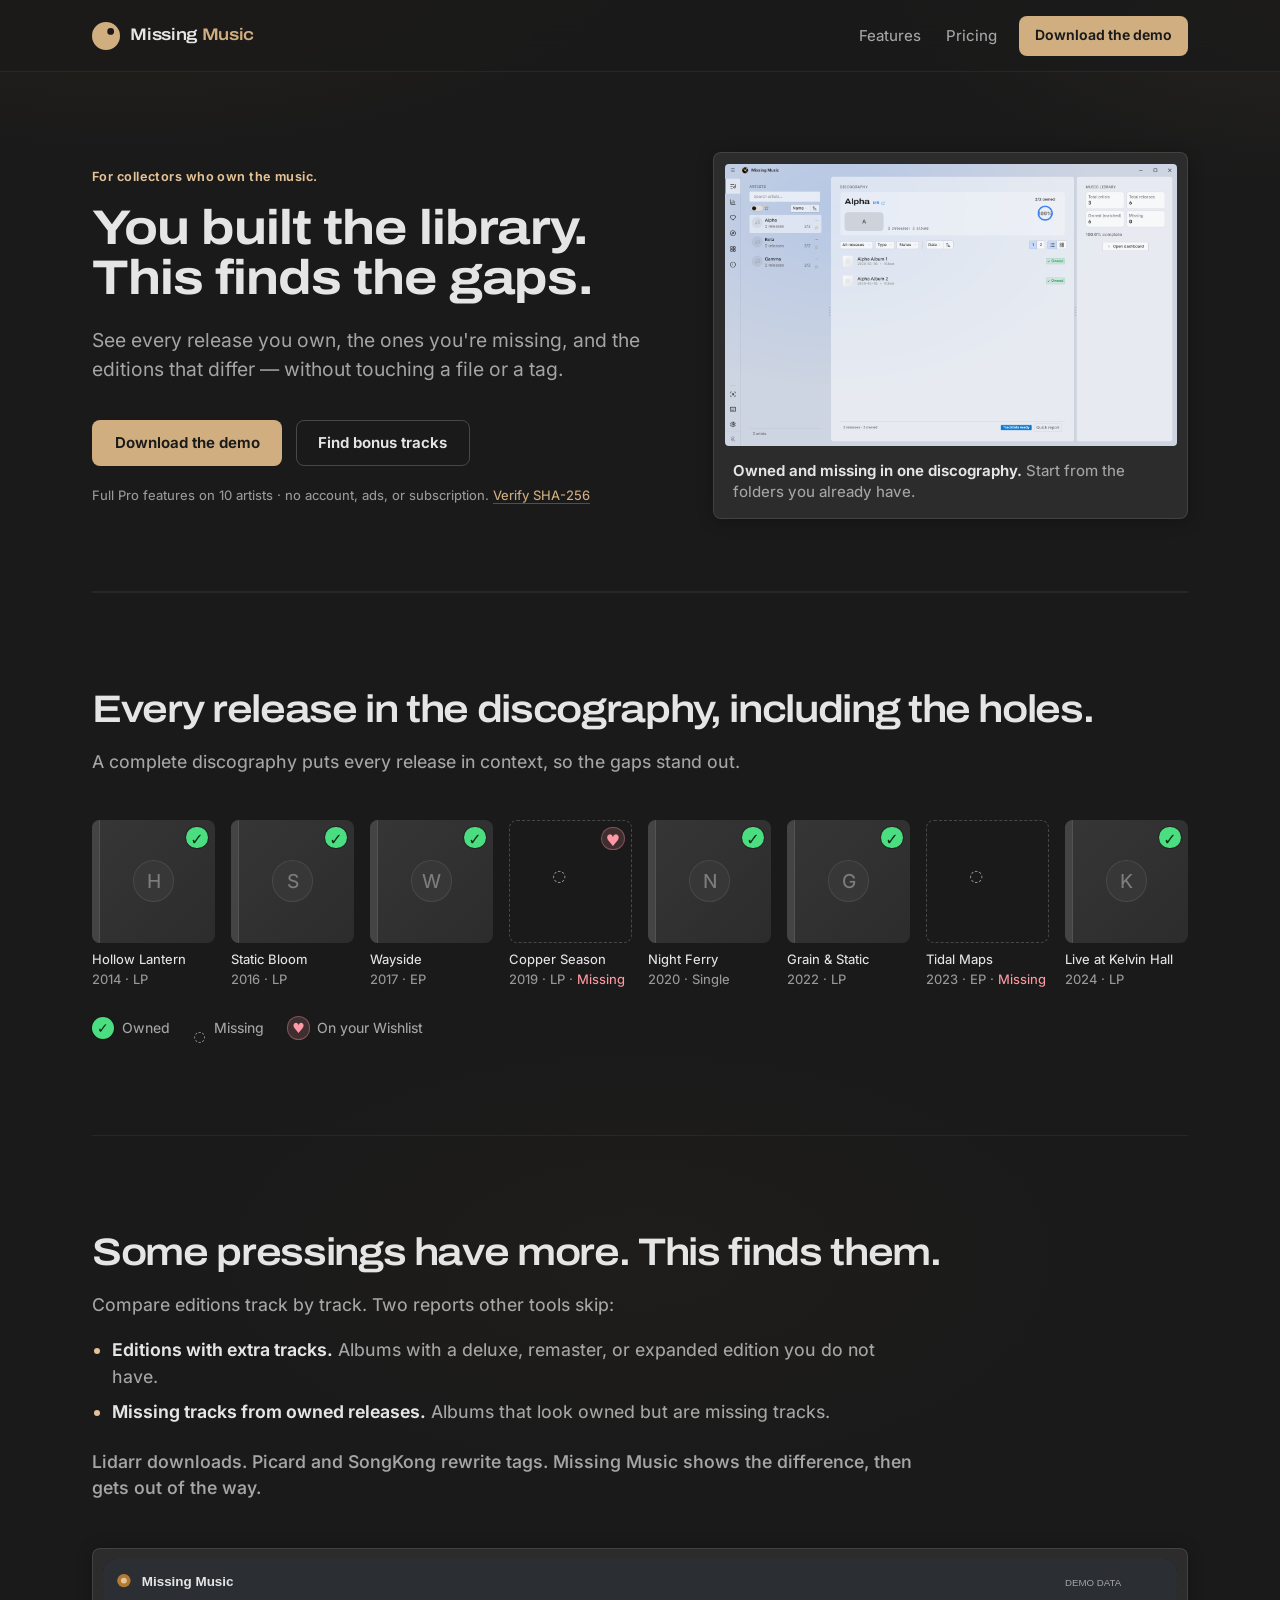
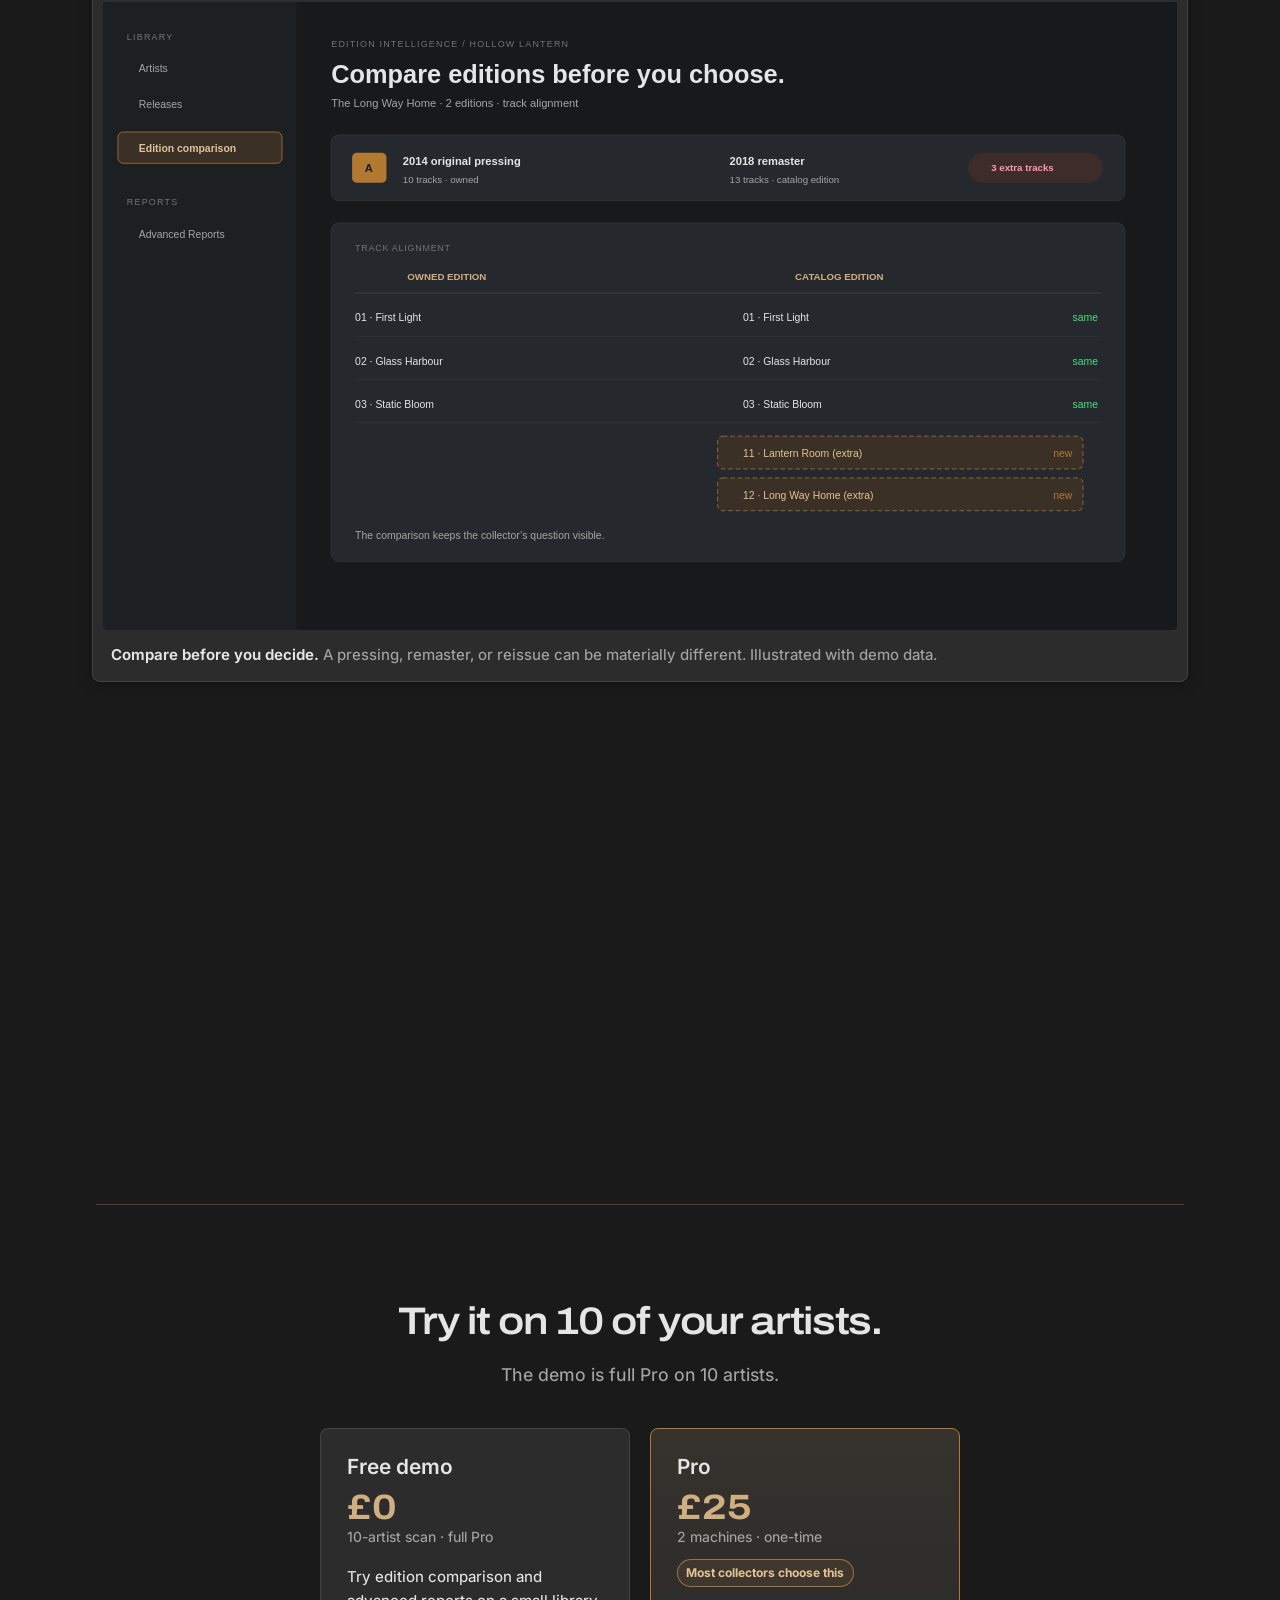
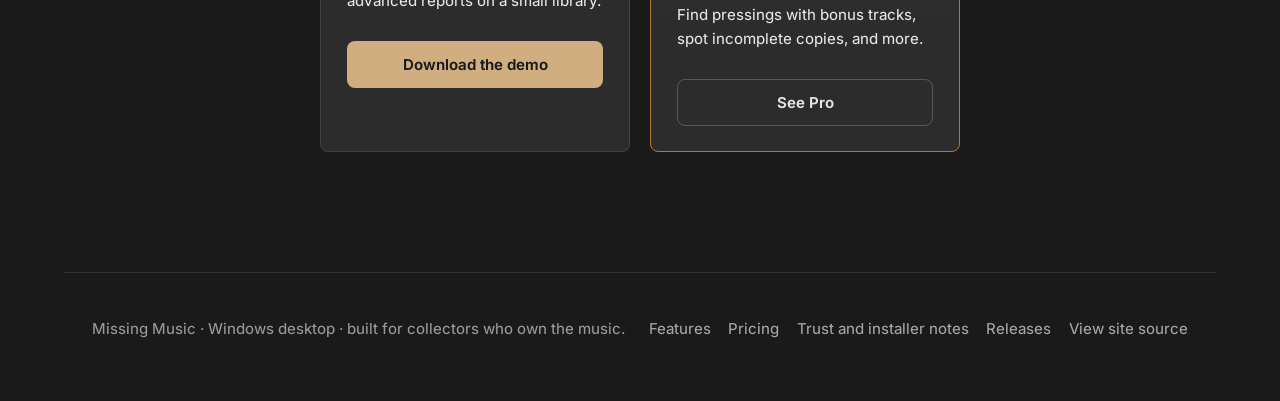
==== index.html @ d00f77fb "site: sync coming-soon landing from app repo public-site/" ====
<!doctype html>
<html lang="en">
<head>
  <meta charset="utf-8" />
  <meta name="viewport" content="width=device-width, initial-scale=1" />
  <meta name="description" content="See every release you own, the ones you're missing, and the editions that differ — without touching a file or a tag. Full Pro features on 10 artists." />
  <meta name="theme-color" content="#1a1a1a" />
  <meta property="og:type" content="website" />
  <meta property="og:title" content="Missing Music: Find what's missing from your music library" />
  <meta property="og:description" content="See every release you own, the ones you're missing, and the editions that differ — without touching a file or a tag. Full Pro features on 10 artists." />
  <meta property="og:url" content="https://lydenyardley.github.io/missingmusic/" />
  <meta property="og:image" content="https://lydenyardley.github.io/missingmusic/web-app-manifest-512x512.png" />
  <link rel="canonical" href="https://lydenyardley.github.io/missingmusic/" />
  <link rel="icon" href="favicon.svg" type="image/svg+xml" />
  <link rel="icon" href="favicon-96x96.png" type="image/png" sizes="96x96" />
  <link rel="apple-touch-icon" href="apple-touch-icon.png" />
  <link rel="manifest" href="site.webmanifest" />
  <link rel="preload" href="fonts/archivo-latin-wdth-normal.woff2" as="font" type="font/woff2" crossorigin />
  <link rel="preload" href="fonts/inter-latin-wght-normal.woff2" as="font" type="font/woff2" crossorigin />
  <link rel="stylesheet" href="styles.css" />
  <script>document.documentElement.classList.add('js');</script>
  <script src="site.js" defer></script>
  <title>Missing Music: Find what's missing from your music library</title>
</head>
<body data-page="home">
  <a class="skip" href="#main">Skip to content</a>

  <header class="site-header">
    <div class="site-header__inner">
      <a class="brand" href="./" aria-label="Missing Music home">
        <svg class="brand-mark" viewBox="0 0 354 354" fill="none" aria-hidden="true" width="28" height="28">
          <path fill="var(--color-brand, #b27a30)" d="M177 0a177 177 0 1 1 0 354 177 177 0 0 1 0-354m59 76a43 43 0 1 0 0 86 43 43 0 0 0 0-86"/>
        </svg>
        <span class="brand-word">Missing&nbsp;<span class="brand-wordmark__music">Music</span></span>
      </a>
      <nav aria-label="Primary">
        <a class="nav-link" href="features.html">Features</a>
        <a class="nav-link" href="pricing.html">Pricing</a>
        <a class="nav-cta" href="https://github.com/lydenyardley/missingmusic/releases/latest" data-release-cta><span data-release-cta-label>Download the demo</span></a>
      </nav>
    </div>
  </header>

  <main id="main" class="page-main">
    <section class="hero page-hero" data-section="hero" aria-labelledby="home-title">
      <div class="hero-copy">
        <p class="eyebrow reveal" style="--d:.05s">For collectors who own the music.</p>
        <h1 id="home-title" class="reveal" style="--d:.15s">You built the library. This finds the gaps.</h1>
        <p class="lede reveal" style="--d:.25s">See every release you own, the ones you're missing, and the editions that differ — without touching a file or a tag.</p>
        <div class="hero-cta-row reveal" style="--d:.3s">
          <a class="btn btn-primary" href="https://github.com/lydenyardley/missingmusic/releases/latest" data-release-cta>
            <span data-release-cta-label>Download the demo</span>
          </a>
          <a class="btn btn-ghost" href="features.html#edition-intelligence">Find bonus tracks</a>
        </div>
        <p class="hero-cta-note reveal" style="--d:.35s">Full Pro features on 10 artists · no account, ads, or subscription. <a href="features.html#trust">Verify SHA-256</a></p>
        <p class="fine release-note reveal" style="--d:.5s" data-release-note></p>
      </div>
      <figure class="hero-proof proof-frame reveal" style="--d:.2s">
        <img src="media/hero-library.png" width="1440" height="900" fetchpriority="high" decoding="async" alt="Missing Music Library view showing an artist discography with owned and missing releases marked in synthetic demo data." />
        <figcaption><strong>Owned and missing in one discography.</strong> Start from the folders you already have.</figcaption>
      </figure>
    </section>

    <section class="section gapwall" data-section="gap" aria-labelledby="gapwall-title">
      <h2 id="gapwall-title" class="observe">Every release in the discography, including the holes.</h2>
      <p class="section-lede observe">A complete discography puts every release in context, so the gaps stand out.</p>
      <ul class="wall observe" aria-label="Illustrative matched discography" tabindex="0">
        <li class="tile observe" style="--d:.0s">
          <div class="cover cover-1"><span class="cover-initial" aria-hidden="true">H</span><span class="pill pill-owned" aria-hidden="true">✓</span></div>
          <p class="tile-meta">Hollow Lantern <span>2014 · LP</span></p><span class="sr-only">Owned</span>
        </li>
        <li class="tile observe" style="--d:.05s">
          <div class="cover cover-2"><span class="cover-initial" aria-hidden="true">S</span><span class="pill pill-owned" aria-hidden="true">✓</span></div>
          <p class="tile-meta">Static Bloom <span>2016 · LP</span></p><span class="sr-only">Owned</span>
        </li>
        <li class="tile observe" style="--d:.1s">
          <div class="cover cover-3"><span class="cover-initial" aria-hidden="true">W</span><span class="pill pill-owned" aria-hidden="true">✓</span></div>
          <p class="tile-meta">Wayside <span>2017 · EP</span></p><span class="sr-only">Owned</span>
        </li>
        <li class="tile tile-gap observe" style="--d:.15s">
          <div class="cover cover-gap"><span class="gap-disc" aria-hidden="true">◌</span><span class="pill pill-wish" aria-hidden="true">♥</span></div>
          <p class="tile-meta">Copper Season <span>2019 · LP · <em class="tag-missing">Missing</em></span></p><span class="sr-only">Missing, on your Wishlist</span>
        </li>
        <li class="tile observe" style="--d:.2s">
          <div class="cover cover-4"><span class="cover-initial" aria-hidden="true">N</span><span class="pill pill-owned" aria-hidden="true">✓</span></div>
          <p class="tile-meta">Night Ferry <span>2020 · Single</span></p><span class="sr-only">Owned</span>
        </li>
        <li class="tile observe" style="--d:.25s">
          <div class="cover cover-5"><span class="cover-initial" aria-hidden="true">G</span><span class="pill pill-owned" aria-hidden="true">✓</span></div>
          <p class="tile-meta">Grain &amp; Static <span>2022 · LP</span></p><span class="sr-only">Owned</span>
        </li>
        <li class="tile tile-gap observe" style="--d:.3s">
          <div class="cover cover-gap"><span class="gap-disc" aria-hidden="true">◌</span></div>
          <p class="tile-meta">Tidal Maps <span>2023 · EP · <em class="tag-missing">Missing</em></span></p><span class="sr-only">Missing</span>
        </li>
        <li class="tile observe" style="--d:.35s">
          <div class="cover cover-6"><span class="cover-initial" aria-hidden="true">K</span><span class="pill pill-owned" aria-hidden="true">✓</span></div>
          <p class="tile-meta">Live at Kelvin Hall <span>2024 · LP</span></p><span class="sr-only">Owned</span>
        </li>
      </ul>
      <ul class="legend observe" aria-label="Legend">
        <li><span class="pill pill-owned" aria-hidden="true">✓</span> Owned</li>
        <li><span class="gap-disc" aria-hidden="true">◌</span> Missing</li>
        <li><span class="pill pill-wish" aria-hidden="true">♥</span> On your Wishlist</li>
      </ul>
    </section>

    <section class="section report-feature" data-section="edition-intelligence" aria-labelledby="edition-title">
      <div class="report-feature__intro">
        <h2 id="edition-title" class="observe">Some pressings have more. This finds them.</h2>
        <p class="observe">Compare editions track by track. Two reports other tools skip:</p>
        <ul class="report-list">
          <li><strong>Editions with extra tracks.</strong> Albums with a deluxe, remaster, or expanded edition you do not have.</li>
          <li><strong>Missing tracks from owned releases.</strong> Albums that look owned but are missing tracks.</li>
        </ul>
        <p class="hero-wedge observe">Lidarr downloads. Picard and SongKong rewrite tags. Missing Music shows the difference, then gets out of the way.</p>
      </div>
      <div class="report-gallery">
        <figure class="proof-frame report-gallery__hero observe">
          <img src="media/edition-comparison.svg" width="1440" height="900" decoding="async" alt="Illustrated edition comparison: an owned 2014 pressing aligned track by track with a 2018 remaster that adds three extra tracks. Demo data." />
          <figcaption><strong>Compare before you decide.</strong> A pressing, remaster, or reissue can be materially different. Illustrated with demo data.</figcaption>
        </figure>
        <div class="report-gallery__support">
          <figure class="proof-frame observe">
            <img src="media/report-extended-editions.svg" width="1440" height="900" decoding="async" alt="Illustrated report listing owned albums that have catalog editions with extra tracks. Demo data." />
            <figcaption><strong>Editions with extra tracks.</strong> Identify the releases worth investigating. Illustrated with demo data.</figcaption>
          </figure>
          <figure class="proof-frame observe">
            <img src="media/report-missing-tracks.svg" width="1440" height="900" decoding="async" alt="Illustrated report listing owned releases whose local track count is lower than the catalog. Demo data." />
            <figcaption><strong>Missing tracks from owned releases.</strong> Find incomplete copies that look owned. Illustrated with demo data.</figcaption>
          </figure>
        </div>
      </div>
    </section>

    <section class="section pricing" data-section="pricing-preview" aria-labelledby="pricing-preview-title">
      <h2 id="pricing-preview-title" class="observe">Try it on 10 of your artists.</h2>
      <p class="section-lede observe">The demo is full Pro on 10 artists.</p>
      <div class="plan-grid plan-grid--duo observe">
        <article class="plan-card" data-tier="free">
          <h3>Free demo</h3>
          <span class="plan-card__price">£0</span>
          <span class="plan-card__cap">10-artist scan · full Pro</span>
          <p class="plan-card__use">Try edition comparison and advanced reports on a small library.</p>
          <a class="btn btn-primary" href="https://github.com/lydenyardley/missingmusic/releases/latest" data-release-cta><span data-release-cta-label>Download the demo</span></a>
        </article>
        <article class="plan-card plan-card--pro" data-tier="pro">
          <h3>Pro</h3>
          <span class="plan-card__price">£25</span>
          <span class="plan-card__cap">2 machines · one-time</span>
          <span class="plan-card__badge">Most collectors choose this</span>
          <p class="plan-card__use">Find pressings with bonus tracks, spot incomplete copies, and more.</p>
          <a class="btn btn-ghost" href="pricing.html#pro">See Pro</a>
        </article>
      </div>
    </section>
  </main>

  <footer class="site-footer page-footer">
    <p>Missing Music · Windows desktop · built for collectors who own the music.</p>
    <nav aria-label="Footer">
      <a href="features.html">Features</a>
      <a href="pricing.html">Pricing</a>
      <a href="features.html#trust">Trust and installer notes</a>
      <a href="https://github.com/lydenyardley/missingmusic/releases">Releases</a>
      <a href="https://github.com/lydenyardley/missingmusic">View site source</a>
    </nav>
  </footer>
</body>
</html>
---- styles.css ----
/* ─────────────────────────────────────────────────────────────────────────
   Missing Music — public launch site
   The public surface keeps the app's Fluent dark palette, Archivo / Inter
   pairing, ownership semantics, and 4/8px radii. Its type and container scale
   intentionally expand for marketing readability rather than matching the
   desktop app's compact density one-for-one.
   ───────────────────────────────────────────────────────────────────────── */
/* impeccable-disable overused-font -- Inter Variable is the app's documented
   body face (DESIGN.md typography.body); the display face is Archivo. */

@font-face {
  font-family: 'Inter Variable';
  src: url('fonts/inter-latin-wght-normal.woff2') format('woff2');
  font-weight: 100 900;
  font-style: normal;
  font-display: swap;
  unicode-range: U+0000-00FF, U+0131, U+0152-0153, U+02BB-02BC, U+02C6, U+02DA,
    U+02DC, U+0304, U+0308, U+0329, U+2000-206F, U+20AC, U+2122, U+2191, U+2193,
    U+2212, U+2215, U+FEFF, U+FFFD;
}
@font-face {
  font-family: 'Inter Variable';
  src: url('fonts/inter-latin-ext-wght-normal.woff2') format('woff2');
  font-weight: 100 900;
  font-style: normal;
  font-display: swap;
  unicode-range: U+0100-02BA, U+02BD-02C5, U+02C7-02CC, U+02CE-02D7, U+02DD-02FF,
    U+0304, U+0308, U+0329, U+1D00-1DBF, U+1E00-1E9F, U+1EF2-1EFF, U+2020,
    U+20A0-20AB, U+20AD-20C0, U+2113, U+2C60-2C7F, U+A720-A7FF;
}
@font-face {
  font-family: 'Archivo Variable';
  font-style: normal;
  font-display: swap;
  font-weight: 100 900;
  font-stretch: 62% 125%;
  src: url('fonts/archivo-latin-wdth-normal.woff2') format('woff2-variations');
  unicode-range: U+0000-00FF, U+0131, U+0152-0153, U+02BB-02BC, U+02C6, U+02DA,
    U+02DC, U+0304, U+0308, U+0329, U+2000-206F, U+20AC, U+2122, U+2191, U+2193,
    U+2212, U+2215, U+FEFF, U+FFFD;
}
@font-face {
  font-family: 'Archivo Variable';
  font-style: normal;
  font-display: swap;
  font-weight: 100 900;
  font-stretch: 62% 125%;
  src: url('fonts/archivo-latin-ext-wdth-normal.woff2') format('woff2-variations');
  unicode-range: U+0100-02BA, U+02BD-02C5, U+02C7-02CC, U+02CE-02D7, U+02DD-02FF,
    U+0304, U+0308, U+0329, U+1D00-1DBF, U+1E00-1E9F, U+1EF2-1EFF, U+2020,
    U+20A0-20AB, U+20AD-20C0, U+2113, U+2C60-2C7F, U+A720-A7FF;
}

:root {
  color-scheme: dark;

  --bg: #1a1a1a;
  --surface: #2c2c2c;
  --surface-1: var(--surface);
  --surface-2: #363636;
  --recessed: rgba(255, 255, 255, 0.05);

  --text: #e5e5e5;
  --muted: #a5a5a5;
  --faint: #999999;

  --bronze: #b27a30;
  --tan: #e3c297;
  --accent: #d0ae80;
  /* Dark-only landing: primary ink + lightened identity bronze. */
  --color-text-primary: var(--text, #e5e5e5);
  --color-brand: #d0ae80;
  --accent-hover: color-mix(in srgb, var(--accent), var(--text) 15%);
  --accent-ink: #1a1a1a;

  --owned: #4ade80;
  --rose: #ff99a4;

  --border: rgba(255, 255, 255, 0.1);
  --border-strong: rgba(255, 255, 255, 0.2);
  --hairline: rgba(255, 255, 255, 0.06);
  --radius: 8px;
  --radius-sm: 4px;
  --radius-pill: 9999px;

  --ease: cubic-bezier(0.33, 0, 0.67, 1);

  --font-sans: 'Inter Variable', 'Segoe UI Variable', 'Segoe UI', system-ui, sans-serif;
  --font-mono: 'Cascadia Code', 'Cascadia Mono', Consolas, monospace;
  --font-display: 'Archivo Variable', 'Inter Variable', system-ui, sans-serif;
  --font-display-stretch: 115%;
  --brand-wordmark-weight: 600;
  --brand-wordmark-leading: 1;
  --brand-wordmark-tracking: -0.02em;

  --maxw: 72rem;
  --anchor-offset: 5rem;
}

* { box-sizing: border-box; }

html {
  font-size: 16px;
  overflow-x: clip;
  scroll-behavior: smooth;
}

body {
  margin: 0;
  min-height: 100vh;
  overflow-x: clip;
  font-family: var(--font-sans);
  font-weight: 450;
  font-size: 1rem;
  line-height: 1.6;
  font-feature-settings: 'cv02', 'cv03', 'cv04', 'cv11';
  color: var(--text);
  background:
    radial-gradient(1200px 600px at 10% -4%, color-mix(in srgb, var(--bronze) 12%, transparent), transparent 50%),
    radial-gradient(1000px 580px at 102% -2%, color-mix(in srgb, var(--accent) 8%, transparent), transparent 45%),
    radial-gradient(800px 400px at 50% 35%, color-mix(in srgb, var(--bronze) 3%, transparent), transparent 60%),
    var(--bg);
}

::selection { background: color-mix(in srgb, var(--accent) 28%, transparent); color: var(--text); }

:focus-visible {
  outline: 2px solid var(--accent);
  outline-offset: 3px;
  border-radius: var(--radius-sm);
}

.sr-only {
  position: absolute;
  width: 1px;
  height: 1px;
  padding: 0;
  margin: -1px;
  overflow: hidden;
  clip: rect(0 0 0 0);
  white-space: nowrap;
  border: 0;
}

.skip {
  position: absolute;
  left: -999px;
  top: 0;
  z-index: 30;
  background: var(--accent);
  color: var(--accent-ink);
  font-weight: 600;
  padding: 0.7rem 1rem;
  border-radius: 0 0 var(--radius) 0;
}
.skip:focus { left: 0; }

main :where(p, li, td) a {
  color: var(--accent);
  text-decoration: none;
  border-bottom: 1px solid color-mix(in srgb, var(--accent) 35%, transparent);
}
main :where(p, li, td) a:hover { border-bottom-color: var(--accent); }

/* ── Header ─────────────────────────────────────────────────────────────── */

.site-header {
  position: sticky;
  top: 0;
  z-index: 20;
  width: 100%;
  background: rgba(26, 26, 26, 0.78);
  backdrop-filter: blur(20px) saturate(180%);
  -webkit-backdrop-filter: blur(20px) saturate(180%);
  border-bottom: 1px solid var(--hairline);
}
.site-header__inner {
  display: flex;
  align-items: center;
  justify-content: space-between;
  gap: 1rem;
  max-width: var(--maxw);
  margin: 0 auto;
  padding: 0.85rem 1.75rem;
}

.brand {
  display: inline-flex;
  align-items: center;
  gap: 0.65rem;
  color: var(--color-text-primary, var(--text, #e5e5e5));
  text-decoration: none;
  flex: none;
}
.brand-mark { width: 28px; height: 28px; flex: none; display: block; }
.brand-word {
  font-family: var(--font-display);
  font-stretch: var(--font-display-stretch);
  font-weight: var(--brand-wordmark-weight);
  line-height: var(--brand-wordmark-leading);
  letter-spacing: var(--brand-wordmark-tracking);
  font-size: 1.05rem;
  color: var(--color-text-primary, var(--text, #e5e5e5));
}
.brand-wordmark__music { font-style: normal; color: var(--color-brand, #b27a30); }

.site-header nav {
  display: flex;
  align-items: center;
  gap: 1.1rem;
}
.nav-link {
  display: inline-flex;
  align-items: center;
  min-height: 2.75rem;
  padding: 0.35rem 0.25rem;
  color: var(--muted);
  text-decoration: none;
  font-size: 0.9375rem;
  transition: color 150ms var(--ease);
}
.nav-link:hover,
.nav-link[aria-current='page'] { color: var(--accent); }
.nav-link[aria-current='page'] { font-weight: 600; }

.nav-cta {
  display: inline-flex;
  align-items: center;
  min-height: 2.5rem;
  padding: 0.5rem 1rem;
  background: var(--accent);
  color: var(--accent-ink);
  font-size: 0.875rem;
  font-weight: 650;
  line-height: 1.2;
  text-decoration: none;
  border-radius: var(--radius);
  transition: background 150ms var(--ease), transform 150ms var(--ease);
}
.nav-cta:hover { background: var(--accent-hover); }
.nav-cta:active { transform: scale(0.97); }

.hero-cta-row {
  display: flex;
  flex-wrap: wrap;
  gap: 0.85rem;
  margin-bottom: 1.2rem;
}
.hero-cta-note {
  margin: 0;
  color: var(--faint);
  font-size: 0.8125rem;
  line-height: 1.45;
}
.hero-cta-note a { color: var(--accent); }

/* ── Shared page rhythm ─────────────────────────────────────────────────── */

main,
.page-main {
  max-width: var(--maxw);
  margin: 0 auto;
  padding: 0 1.75rem;
}

.section { padding: 6rem 0; border-top: 1px solid var(--hairline); }
.section, .hero, .guide-step, .plan-card, .plan-matrix-wrap, .plan-head { scroll-margin-top: var(--anchor-offset); }

.kicker,
.eyebrow {
  margin: 0 0 1rem;
  letter-spacing: 0.035em;
  font-size: 0.79rem;
  font-weight: 650;
}
.eyebrow { color: var(--tan); }
.kicker { color: var(--faint); }

h1,
h2 {
  font-family: var(--font-display);
  font-stretch: var(--font-display-stretch);
  letter-spacing: -0.035em;
}

h1 {
  max-width: 46rem;
  margin: 0 0 1.5rem;
  font-size: clamp(2.6rem, 3.8vw, 3.6rem);
  font-weight: 700;
  letter-spacing: var(--brand-wordmark-tracking);
  line-height: 1.02;
}

h2 {
  margin: 0 0 1.1rem;
  font-size: clamp(2rem, 3vw, 2.75rem);
  font-weight: 600;
  line-height: 1.08;
}

h3 { font-size: 1.2rem; line-height: 1.25; font-weight: 600; }

.section-lede {
  max-width: 45rem;
  margin: 0 0 2.5rem;
  color: var(--muted);
  font-size: 1.1rem;
  line-height: 1.55;
}

.fine { margin: 0; color: var(--muted); font-size: 0.875rem; }

/* ── Hero ───────────────────────────────────────────────────────────────── */

.hero {
  display: grid;
  grid-template-columns: minmax(0, 1.08fr) minmax(0, 0.92fr);
  align-items: center;
  gap: 4rem;
  padding: 5.25rem 0 5.5rem;
}
.hero-wedge {
  grid-column: 1 / -1;
  max-width: 52rem;
  margin: 0;
  color: var(--tan);
  font-size: 1.05rem;
  font-weight: 550;
  line-height: 1.45;
}
.section .hero-wedge {
  grid-column: auto;
  margin-top: 1.5rem;
}
.release-note:empty { display: none; }
.cta-note {
  margin: 0.75rem 0 0;
  color: var(--faint);
  font-size: 0.8125rem;
  line-height: 1.45;
}
.hero-copy { max-width: 40rem; }
.hero .lede,
.page-hero .lede {
  max-width: 38rem;
  margin: 0 0 2.25rem;
  color: var(--muted);
  font-size: 1.2rem;
  line-height: 1.5;
  font-weight: 400;
}
.hero .fine { max-width: 38rem; }

.cta-row {
  display: flex;
  flex-wrap: wrap;
  gap: 0.85rem;
  margin-bottom: 1.2rem;
}

.btn {
  display: inline-flex;
  align-items: center;
  justify-content: center;
  min-height: 2.9rem;
  padding: 0.75rem 1.35rem;
  border: 1px solid transparent;
  border-radius: var(--radius);
  color: var(--text);
  font-size: 0.9375rem;
  font-weight: 650;
  line-height: 1.2;
  text-decoration: none;
  transition: transform 150ms var(--ease), background 150ms var(--ease), border-color 150ms var(--ease), color 150ms var(--ease);
}
.btn:active { transform: scale(0.97); }
.btn-primary { background: var(--accent); color: var(--accent-ink); }
.btn-primary:hover { background: var(--accent-hover); }
.btn-ghost { border-color: var(--border-strong); background: transparent; }
.btn-ghost:hover { background: rgba(255, 255, 255, 0.06); border-color: var(--accent); }

/* Load stagger for hero copy. The content is still available without CSS. */
.reveal {
  animation: rise 550ms var(--ease) both;
  animation-delay: var(--d, 0s);
}
@keyframes rise {
  from { opacity: 0; transform: translateY(14px); }
  to { opacity: 1; transform: none; }
}

html.js.io-ready .observe {
  opacity: 0;
  transform: translateY(18px);
  transition: opacity 500ms var(--ease), transform 500ms var(--ease);
  transition-delay: var(--d, 0s);
}
html.js.io-ready .observe.in { opacity: 1; transform: none; }

/* ── Proof surfaces ─────────────────────────────────────────────────────── */

.proof-frame {
  margin: 0;
  padding: 0.65rem;
  background: var(--surface);
  border: 1px solid var(--border);
  border-radius: var(--radius);
  box-shadow: 0 2px 16px rgba(0, 0, 0, 0.28);
}
.proof-frame img {
  display: block;
  width: 100%;
  height: auto;
  border-radius: var(--radius-sm);
}
.proof-frame figcaption {
  padding: 0.85rem 0.5rem 0.3rem;
  color: var(--muted);
  font-size: 0.9375rem;
  line-height: 1.45;
}
.proof-frame figcaption strong { color: var(--text); font-weight: 650; }
.proof-placeholder {
  display: grid;
  place-items: center;
  align-content: center;
  gap: 0.6rem;
  aspect-ratio: 16 / 10;
  min-height: 12rem;
  padding: 2rem;
  border: 1px dashed var(--border-strong);
  border-radius: var(--radius-sm);
  background: var(--recessed);
  text-align: center;
}
.proof-placeholder__label {
  color: var(--tan);
  font-size: 0.79rem;
  font-weight: 650;
  letter-spacing: 0.04em;
}
.proof-placeholder strong {
  color: var(--text);
  font-family: var(--font-display);
  font-size: 1.25rem;
  font-weight: 650;
}
.proof-placeholder span:last-child {
  max-width: 32ch;
  color: var(--muted);
  font-size: 0.9375rem;
}
.hero-proof { align-self: center; max-width: 100%; }

/* ── Gap wall ───────────────────────────────────────────────────────────── */

.wall {
  position: relative;
  display: grid;
  grid-template-columns: repeat(8, minmax(0, 1fr));
  gap: 1rem;
  margin: 2.75rem 0 1.75rem;
  padding: 0;
  list-style: none;
}

.tile-meta {
  margin: 0.55rem 0 0;
  color: var(--text);
  font-size: 0.8125rem;
  line-height: 1.35;
}
.tile-meta span {
  display: block;
  margin-top: 0.15rem;
  color: var(--faint);
  font-size: 0.8125rem;
}
.tag-missing { color: var(--rose); font-style: normal; }

.cover {
  position: relative;
  display: grid;
  place-items: center;
  aspect-ratio: 1;
  overflow: hidden;
  border-radius: var(--radius);
  transition: transform 200ms var(--ease);
}
.tile:hover .cover { transform: translateY(-3px); }

.cover-1, .cover-2, .cover-3, .cover-4, .cover-5, .cover-6 {
  background: linear-gradient(135deg, var(--surface-2), var(--surface-1));
}
.cover-1::before, .cover-2::before, .cover-3::before,
.cover-4::before, .cover-5::before, .cover-6::before {
  content: '';
  position: absolute;
  top: 0;
  bottom: 0;
  left: 0;
  width: 6%;
  background: color-mix(in srgb, var(--text) 8%, var(--surface-2));
  border-right: 1px solid color-mix(in srgb, var(--border) 75%, transparent);
}
.cover-1 .cover-initial, .cover-2 .cover-initial, .cover-3 .cover-initial,
.cover-4 .cover-initial, .cover-5 .cover-initial, .cover-6 .cover-initial {
  position: relative;
  z-index: 1;
  display: grid;
  place-items: center;
  width: 34%;
  aspect-ratio: 1;
  border: 1px solid color-mix(in srgb, var(--border) 85%, transparent);
  border-radius: 50%;
  background: color-mix(in srgb, var(--text) 6%, var(--surface-1));
  color: color-mix(in srgb, var(--text) 40%, transparent);
  font-size: 1.2rem;
  font-weight: 450;
}
.cover-gap {
  border: 1.5px dashed var(--border-strong);
  background: transparent;
  transition: transform 200ms var(--ease), border-color 200ms var(--ease);
}
.cover-gap::after { content: none; }
.tile-gap:hover .cover-gap { border-color: rgba(255, 153, 164, 0.5); }
.gap-disc { width: 30%; height: 30%; color: var(--faint); }

.pill {
  display: grid;
  place-items: center;
  width: 1.35rem;
  height: 1.35rem;
  border-radius: var(--radius-pill);
  box-shadow: 0 0 0 1px rgba(0, 0, 0, 0.25);
}
.cover > .pill { position: absolute; top: 0.45rem; right: 0.45rem; }
.pill-owned { background: var(--owned); color: #0a2b16; }
.pill-missing { background: var(--rose); color: #3d0f16; }
.pill-wish {
  background: rgba(255, 153, 164, 0.16);
  color: var(--rose);
  box-shadow: 0 0 0 1px rgba(255, 153, 164, 0.45);
}

.legend {
  display: flex;
  flex-wrap: wrap;
  gap: 1.5rem;
  margin: 0;
  padding: 0;
  color: var(--muted);
  font-size: 0.875rem;
  list-style: none;
}
.legend li { display: inline-flex; align-items: center; gap: 0.5rem; }

/* ── Workflow ───────────────────────────────────────────────────────────── */

.steps {
  display: grid;
  grid-template-columns: repeat(3, minmax(0, 1fr));
  gap: 3rem;
  margin: 2.75rem 0 0;
  padding: 0;
  list-style: none;
}
.step { padding-top: 1.35rem; border-top: 1px solid var(--border); }
.step-num {
  display: block;
  margin-bottom: 0.9rem;
  color: var(--bronze);
  font-family: var(--font-display);
  font-stretch: var(--font-display-stretch);
  font-size: 1.65rem;
  font-variant-numeric: tabular-nums;
  font-weight: 300;
  line-height: 1;
}
.step h3 { margin: 0 0 0.55rem; font-size: 1.2rem; }
.step p { margin: 0; color: var(--muted); font-size: 1rem; }

/* ── Guided sections ────────────────────────────────────────────────────── */

.page-hero { padding: 5rem 0 4.5rem; border-bottom: 1px solid var(--hairline); }
.page-hero h1 { max-width: 48rem; }
.page-hero__actions { display: flex; flex-wrap: wrap; gap: 0.85rem; margin-top: 1.7rem; }
.page-hero--split {
  display: grid;
  grid-template-columns: minmax(0, 0.9fr) minmax(0, 1.1fr);
  align-items: center;
  gap: 4rem;
}
.page-hero--split h1 { max-width: 38rem; }
.page-hero--split .lede { max-width: 34rem; }
.page-hero__proof { min-width: 0; }

.guide-step {
  display: grid;
  grid-template-columns: minmax(0, 1fr) minmax(0, 1fr);
  align-items: center;
  gap: 4rem;
  padding: 6rem 0;
  border-bottom: 1px solid var(--hairline);
}
/* DOM-first = visually-first on every guide-step. The previous
   `.guide-step:nth-of-type(even) .guide-step__copy { order: 2 }` rule
   swapped DOM vs visual on >900px (3 of the 4 guide-steps got the swap,
   because `:nth-of-type` counts among all `<section>` siblings, not just
   other `.guide-step` siblings). Default flex order keeps the DOM-first
   copy block visually left of its proof sibling on every step. The narrow
   reset below (`order: initial`) is a defensive no-op now but harmless. */
.guide-step__copy h2 { margin-bottom: 0.9rem; }
.guide-step__copy p { max-width: 38rem; color: var(--muted); }
.guide-step__question { margin-top: 1.25rem; color: var(--tan) !important; font-weight: 600; }

.catalog-map {
  display: grid;
  gap: 1rem;
  padding: 2rem;
  border: 1px solid var(--border);
  border-radius: var(--radius);
  background: linear-gradient(135deg, var(--recessed), color-mix(in srgb, var(--bronze) 8%, var(--surface)));
}
.catalog-map__row {
  display: grid;
  grid-template-columns: minmax(0, 1fr) auto minmax(0, 1.2fr);
  align-items: center;
  gap: 1rem;
}
.catalog-map__row strong {
  padding: 1rem;
  border: 1px solid var(--border-strong);
  border-radius: var(--radius-sm);
  background: var(--surface);
  color: var(--text);
  font-family: var(--font-display);
  font-stretch: var(--font-display-stretch);
  font-size: 1.1rem;
}
.catalog-map__row span { color: var(--accent); font-size: 1.6rem; }
.catalog-map p { margin: 0; color: var(--muted); font-size: 0.9375rem; }

.gap-board {
  display: grid;
  gap: 1rem;
  padding: 1.25rem;
  border: 1px solid var(--border);
  border-radius: var(--radius);
  background: var(--recessed);
}
.gap-board__label {
  margin: 0;
  color: var(--faint);
  font-size: 0.79rem;
  letter-spacing: 0.04em;
}
.gap-board__row { display: grid; grid-template-columns: repeat(4, minmax(0, 1fr)); gap: 0.6rem; }
.gap-board__item {
  min-height: 5rem;
  padding: 0.8rem;
  border: 1px solid var(--border);
  border-radius: var(--radius-sm);
  background: var(--surface);
}
.gap-board__item--missing { border-style: dashed; border-color: var(--tan); }
.gap-board__item strong, .gap-board__item span { display: block; }
.gap-board__item strong { color: var(--text); font-size: 0.9375rem; }
.gap-board__item span { margin-top: 0.3rem; color: var(--muted); font-size: 0.875rem; }

/* ── Edition intelligence gallery ───────────────────────────────────────── */

.report-feature { padding-top: 6rem; }
.report-feature__intro { max-width: 54rem; }
.report-feature__intro > p:not(.kicker) { max-width: 52rem; color: var(--muted); font-size: 1.1rem; }
.report-list {
  display: grid;
  gap: 0.55rem;
  max-width: 52rem;
  margin: 1rem 0 0;
  padding-left: 1.25rem;
  color: var(--muted);
  font-size: 1.1rem;
  line-height: 1.5;
}
.report-list strong { color: var(--text); font-weight: 650; }
.report-list li::marker { color: var(--tan); }
.report-gallery { display: grid; gap: 1.25rem; margin-top: 3rem; }
.report-gallery__hero { width: 100%; }
.report-gallery__support { display: grid; grid-template-columns: repeat(2, minmax(0, 1fr)); gap: 1.25rem; }
.report-gallery__support .proof-frame { min-width: 0; }

/* ── Cards and trust ────────────────────────────────────────────────────── */

.trust-cards { display: grid; grid-template-columns: repeat(3, minmax(0, 1fr)); gap: 1.25rem; margin-top: 2.25rem; }
.trust-card { padding: 1.5rem; border: 1px solid var(--border); border-radius: var(--radius); background: var(--surface); }
.trust-card h3 { margin: 0 0 0.65rem; font-size: 1.15rem; }
.trust-card p { margin: 0; color: var(--muted); font-size: 0.9375rem; }

.tool-context { margin: 2.25rem 0 0; border-top: 1px solid var(--border); }
.tool-context__item { display: grid; grid-template-columns: minmax(12rem, 0.35fr) minmax(0, 1fr); gap: 2rem; padding: 1.35rem 0; border-bottom: 1px solid var(--border); }
.tool-context dt { color: var(--text); font-size: 1.1rem; font-weight: 600; }
.tool-context dd { margin: 0; color: var(--muted); }

.final-cta { padding-bottom: 7rem; }
.final-cta .cta-row { margin-top: 1.75rem; }

/* ── Pricing ────────────────────────────────────────────────────────────── */

.pricing { max-width: 68rem; margin: 0 auto; border-top-color: color-mix(in srgb, var(--bronze) 30%, var(--hairline)); }
.pricing > h2,
.pricing .section-lede,
.pricing > .fine { text-align: center; }
.pricing .section-lede { margin-right: auto; margin-left: auto; }
.pricing strong { color: var(--text); font-weight: 650; }

.plan-grid { display: grid; grid-template-columns: repeat(4, minmax(0, 1fr)); gap: 1.25rem; margin: 2.5rem 0 1.5rem; }
.plan-grid--duo { grid-template-columns: repeat(2, minmax(0, 1fr)); max-width: 40rem; margin-right: auto; margin-left: auto; }
.plan-grid--support { grid-template-columns: repeat(2, minmax(0, 1fr)); max-width: 40rem; margin: 1.25rem auto 1.5rem; }
.plan-support-title {
  margin: 2.5rem 0 0;
  text-align: center;
  color: var(--muted);
  font-size: 1.05rem;
  font-weight: 550;
}
.neighbour-steps {
  display: grid;
  grid-template-columns: repeat(3, minmax(0, 1fr));
  gap: 2.5rem;
  margin: 2.75rem 0 0;
  padding: 0;
  list-style: none;
}
.neighbour-step { padding-top: 1.35rem; border-top: 1px solid var(--border); }
.neighbour-step h3 { margin: 0 0 0.55rem; font-size: 1.2rem; }
.neighbour-step p { margin: 0; color: var(--muted); font-size: 1rem; }
.install-note { margin-top: 1.25rem; }
.install-note ol { margin: 0.85rem 0 0; padding-left: 1.25rem; color: var(--muted); }
.install-note li { margin: 0.35rem 0; }
.install-note code {
  font-family: var(--font-mono);
  font-size: 0.875em;
  color: var(--text);
}
.plan-card {
  display: flex;
  flex-direction: column;
  min-width: 0;
  height: 100%;
  padding: 1.6rem;
  border: 1px solid var(--border);
  border-radius: var(--radius);
  background: var(--surface);
}
.plan-card--pro {
  border-color: var(--bronze);
  background: linear-gradient(180deg, color-mix(in srgb, var(--bronze) 8%, var(--surface)), var(--surface) 60%);
}
.plan-card__badge {
  align-self: flex-start;
  margin: 0.65rem 0 0;
  padding: 0.35rem 0.55rem;
  border: 1px solid color-mix(in srgb, var(--bronze) 70%, var(--border-strong));
  border-radius: var(--radius-pill);
  background: color-mix(in srgb, var(--bronze) 14%, var(--surface));
  color: var(--tan);
  font-size: 0.75rem;
  font-weight: 700;
  line-height: 1.2;
}
.plan-card h3 { margin: 0 0 0.45rem; font-size: 1.3rem; }
.plan-card__price { color: var(--accent); font-family: var(--font-display); font-stretch: var(--font-display-stretch); font-size: 2.2rem; font-weight: 700; line-height: 1.1; }
.plan-card__cap { color: var(--muted); font-size: 0.875rem; }
.plan-card__use { min-height: 3.8rem; margin: 1rem 0 1rem; color: var(--text); font-size: 0.9375rem; }
.plan-card__desc { flex: 1; margin: 0 0 1.35rem; color: var(--muted); font-size: 0.9375rem; line-height: 1.5; }
.plan-card .btn { width: 100%; }
.plan-card--mini { padding: 1.2rem; }
.plan-card--mini h3 { font-size: 1.1rem; }
.plan-card--mini .plan-card__price { font-size: 1.8rem; }
.plan-card--mini .plan-card__desc { margin-bottom: 1rem; }

.demo-box { max-width: 26rem; margin: 2rem auto 0; }

.plan-matrix-wrap { position: relative; overflow: auto; border: 1px solid var(--border); border-radius: var(--radius); background: var(--surface); }
.plan-matrix { width: 100%; min-width: 60rem; border-collapse: collapse; font-size: 0.9375rem; }
.plan-matrix th, .plan-matrix td { padding: 1rem; text-align: left; vertical-align: top; border-bottom: 1px solid var(--hairline); }
.plan-matrix thead th { color: var(--muted); font-size: 0.75rem; letter-spacing: 0.1em; text-transform: uppercase; }
.plan-matrix tbody th, .plan-matrix tfoot th { width: 28%; color: var(--muted); font-weight: 500; }
.plan-head { width: 24%; }
.plan-head__name { display: block; color: var(--text); font-size: 1.15rem; font-weight: 600; letter-spacing: normal; text-transform: none; }
.plan-head__price { display: block; margin-top: 0.4rem; color: var(--accent); font-family: var(--font-display); font-stretch: var(--font-display-stretch); font-size: 1.9rem; font-weight: 700; letter-spacing: normal; line-height: 1.1; text-transform: none; }
.plan-head__cap { display: block; margin-top: 0.35rem; font-size: 0.8125rem; letter-spacing: normal; text-transform: none; }
.plan-head__badge {
  display: inline-block;
  margin-top: 0.65rem;
  padding: 0.3rem 0.55rem;
  border: 1px solid color-mix(in srgb, var(--bronze) 70%, var(--border-strong));
  border-radius: var(--radius-pill);
  background: color-mix(in srgb, var(--bronze) 14%, var(--surface));
  color: var(--tan);
  font-size: 0.75rem;
  font-weight: 700;
  letter-spacing: normal;
  line-height: 1.2;
  text-transform: none;
}
.plan-head__desc { margin: 0.75rem 0 0; color: var(--muted); font-size: 0.875rem; letter-spacing: normal; line-height: 1.45; text-transform: none; }
.plan-matrix tfoot th, .plan-matrix tfoot td { border-bottom: 0; }
.plan-matrix tfoot td { vertical-align: middle; }
.plan-matrix tfoot .btn { width: 100%; }
.plan-matrix [data-tier='pro'] { background: color-mix(in srgb, var(--bronze) 7%, transparent); }
.matrix-included { color: var(--text); font-weight: 650; }
.matrix-included::before { content: '✓ '; color: var(--owned); }
.matrix-excluded { color: var(--muted); }
.matrix-excluded::before { content: '— '; color: var(--rose); }
.matrix-scroll-note { display: none; margin: 0.8rem 0 0; color: var(--muted); font-size: 0.875rem; }

.faq { max-width: 54rem; margin: 0; }
.faq details { padding: 1.15rem 0; border-top: 1px solid var(--border); }
.faq details:last-of-type { border-bottom: 1px solid var(--border); }
.faq summary { min-height: 2.75rem; cursor: pointer; color: var(--text); font-size: 1.05rem; font-weight: 600; }
.faq p { max-width: 48rem; margin: 0.75rem 0 0; color: var(--muted); }

/* ── Footer ─────────────────────────────────────────────────────────────── */

.site-footer {
  display: flex;
  align-items: baseline;
  justify-content: space-between;
  flex-wrap: wrap;
  gap: 1.25rem;
  max-width: var(--maxw);
  margin: 0 auto;
  padding: 2.25rem 1.75rem 3.25rem;
  border-top: 1px solid var(--border);
  color: var(--faint);
  font-size: 0.9375rem;
}
.site-footer p { margin: 0; }
.site-footer nav { display: flex; flex-wrap: wrap; gap: 1.1rem; }
.site-footer a { min-height: 2.5rem; display: inline-flex; align-items: center; color: var(--muted); text-decoration: none; }
.site-footer a:hover { color: var(--text); }

/* ── Responsive ─────────────────────────────────────────────────────────── */

@media (max-width: 1100px) {
  .plan-grid { grid-template-columns: repeat(2, minmax(0, 1fr)); }
  .plan-grid--duo { grid-template-columns: repeat(2, minmax(0, 1fr)); }
}

@media (max-width: 900px) {
  html:not(.js) .wall { display: grid; grid-template-columns: repeat(2, minmax(0, 1fr)); overflow: visible; }
  html:not(.js) .tile { flex: initial; }
  .hero,
  .page-hero--split { grid-template-columns: 1fr; gap: 2.75rem; }
  .neighbour-steps { grid-template-columns: 1fr; gap: 2rem; }
  .hero { padding: 4.5rem 0 4.5rem; }
  .page-hero--split .page-hero__proof { max-width: 46rem; }
  .wall {
    display: flex;
    overflow-x: auto;
    gap: 1rem;
    padding-bottom: 0.6rem;
    scroll-snap-type: x mandatory;
  }
  .tile { flex: 0 0 29%; scroll-snap-align: start; }
  .guide-step { grid-template-columns: 1fr; gap: 2.5rem; padding: 5rem 0; }
  .guide-step:nth-of-type(even) .guide-step__copy { order: initial; }
}

@media (max-width: 760px) {
  .steps { grid-template-columns: 1fr; gap: 2rem; }
  .section { padding: 4.5rem 0; }
  .trust-cards { grid-template-columns: 1fr; }
  .report-gallery__support { grid-template-columns: 1fr; }
}

@media (max-width: 620px) {
  :root { --anchor-offset: 5rem; }
  .site-header { padding: 0; }
  .site-header__inner { padding: 0.75rem 1rem; }
  .site-header nav { gap: 0.7rem; }
  main, .page-main { padding: 0 1rem; }
  .site-footer { padding-right: 1rem; padding-left: 1rem; }
  .page-hero { padding: 3.75rem 0 3.5rem; }
  .hero { padding: 3.75rem 0 4rem; }
  h1 { font-size: 2.5rem; line-height: 1.04; }
  .hero .lede, .page-hero .lede { font-size: 1.1rem; }
  .wall { gap: 0.85rem; }
  .tile { flex-basis: 58%; }
  .plan-grid,
  .plan-grid--duo,
  .plan-grid--support { grid-template-columns: 1fr; }
  .gap-board__row { grid-template-columns: repeat(2, minmax(0, 1fr)); }
  .catalog-map { padding: 1.25rem; }
  .catalog-map__row { grid-template-columns: 1fr; gap: 0.6rem; }
  .catalog-map__row span { justify-self: center; transform: rotate(90deg); }
  .tool-context__item { grid-template-columns: 1fr; gap: 0.35rem; }
  .matrix-scroll-note { display: block; }
  .plan-matrix th, .plan-matrix td { padding: 0.85rem; }
  .plan-matrix th:first-child,
  .plan-matrix td:first-child {
    position: sticky;
    left: 0;
    z-index: 1;
    background: var(--surface);
    box-shadow: 1px 0 0 var(--border-strong);
  }
  .plan-matrix thead th:first-child { z-index: 3; background: var(--surface-2); }
  .plan-matrix tbody th:first-child { background: var(--surface); }
  .site-footer { align-items: flex-start; flex-direction: column; }
}

@media (forced-colors: active) {
  .proof-frame, .trust-card, .plan-card, .plan-matrix-wrap, .gap-board, .catalog-map { border: 1px solid CanvasText; background: Canvas; }
  .plan-card--pro, .plan-head--pro, .plan-matrix [data-tier='pro'] { background: Canvas; border-color: Highlight; }
  .plan-card__badge, .plan-head__badge { border-color: CanvasText; background: Canvas; color: CanvasText; }
  .matrix-included::before, .matrix-excluded::before { color: CanvasText; }
  .btn-primary { background: Highlight; color: HighlightText; border-color: Highlight; }
  .btn-ghost { background: Canvas; color: CanvasText; border-color: CanvasText; }
}

@media (prefers-reduced-motion: reduce) {
  html { scroll-behavior: auto; }
  .reveal { animation: none; }
  html.js.io-ready .observe { opacity: 1; transform: none; transition: none; }
  .btn, .cover, .cover-gap, .nav-link { transition: none; }
}

@media (forced-colors: active) and (max-width: 900px) {
  .wall { display: grid; grid-template-columns: repeat(2, minmax(0, 1fr)); overflow: visible; }
  .tile { flex: initial; }
}
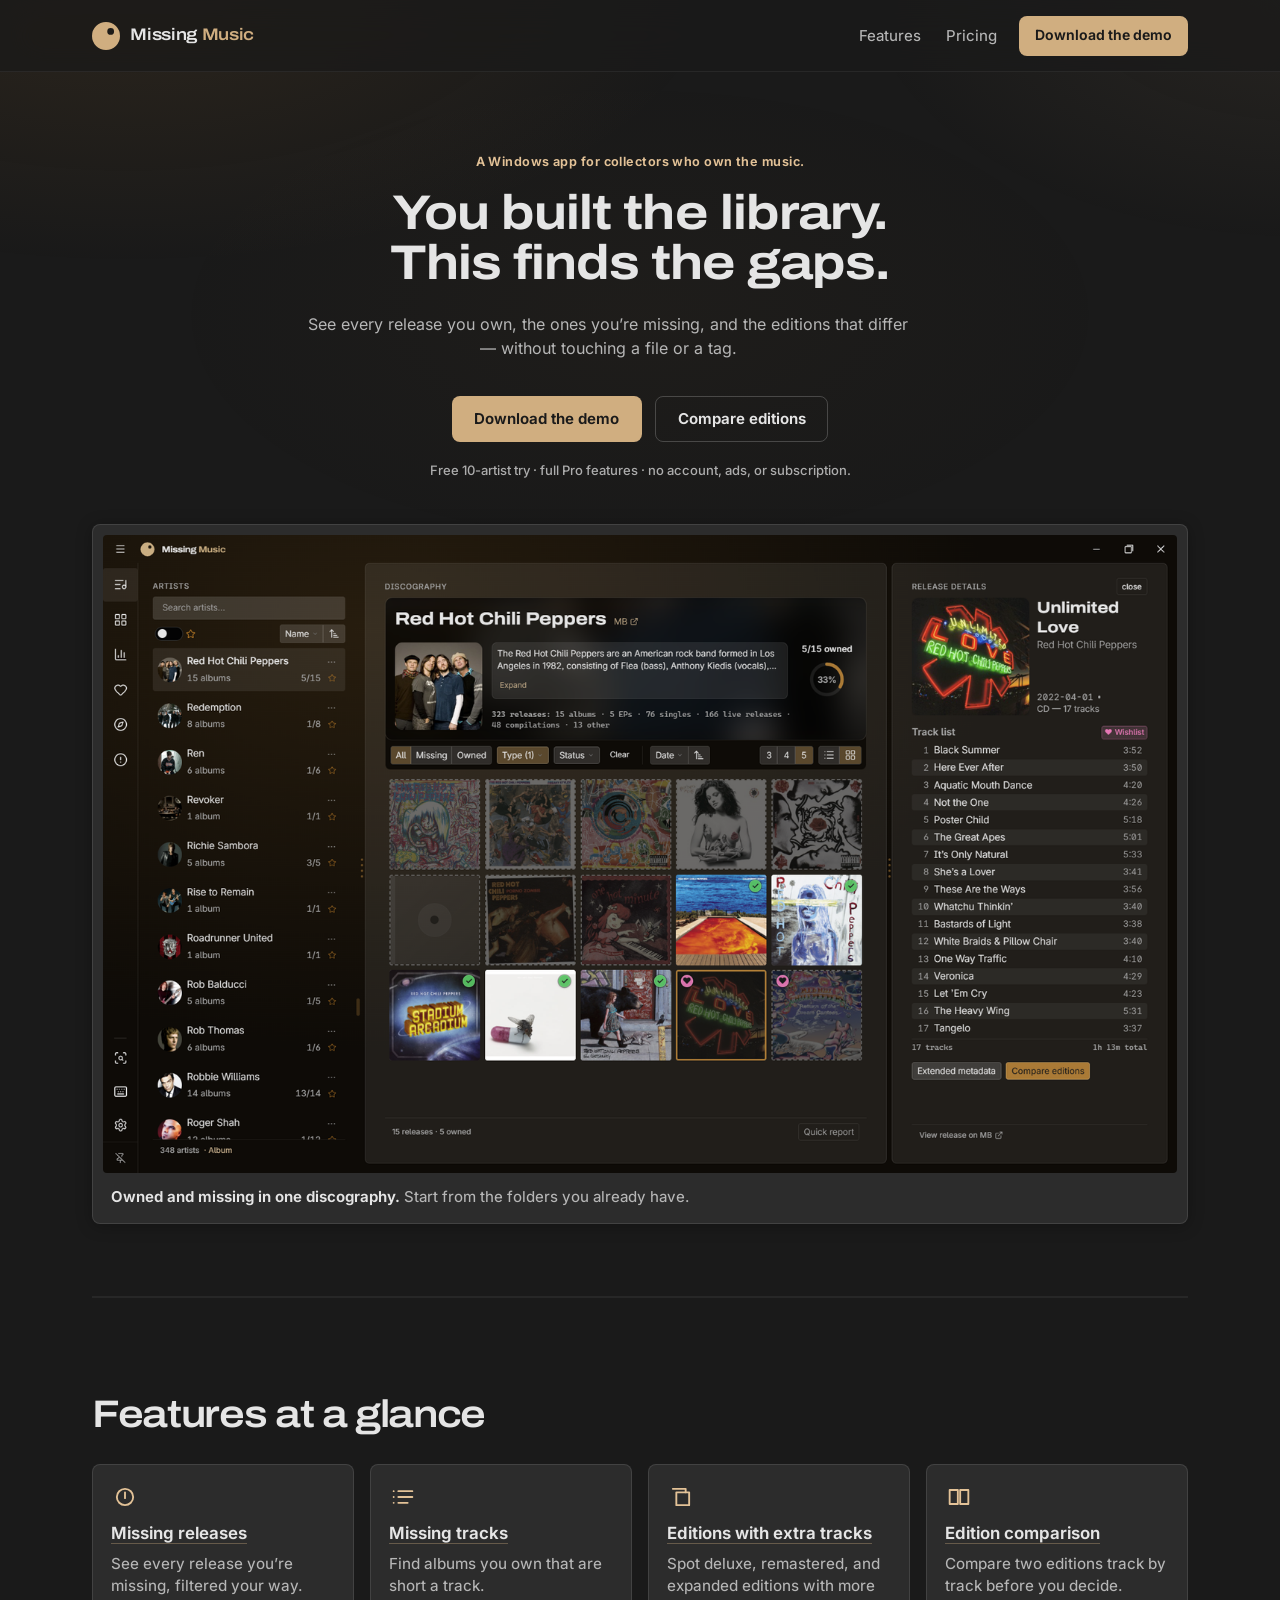
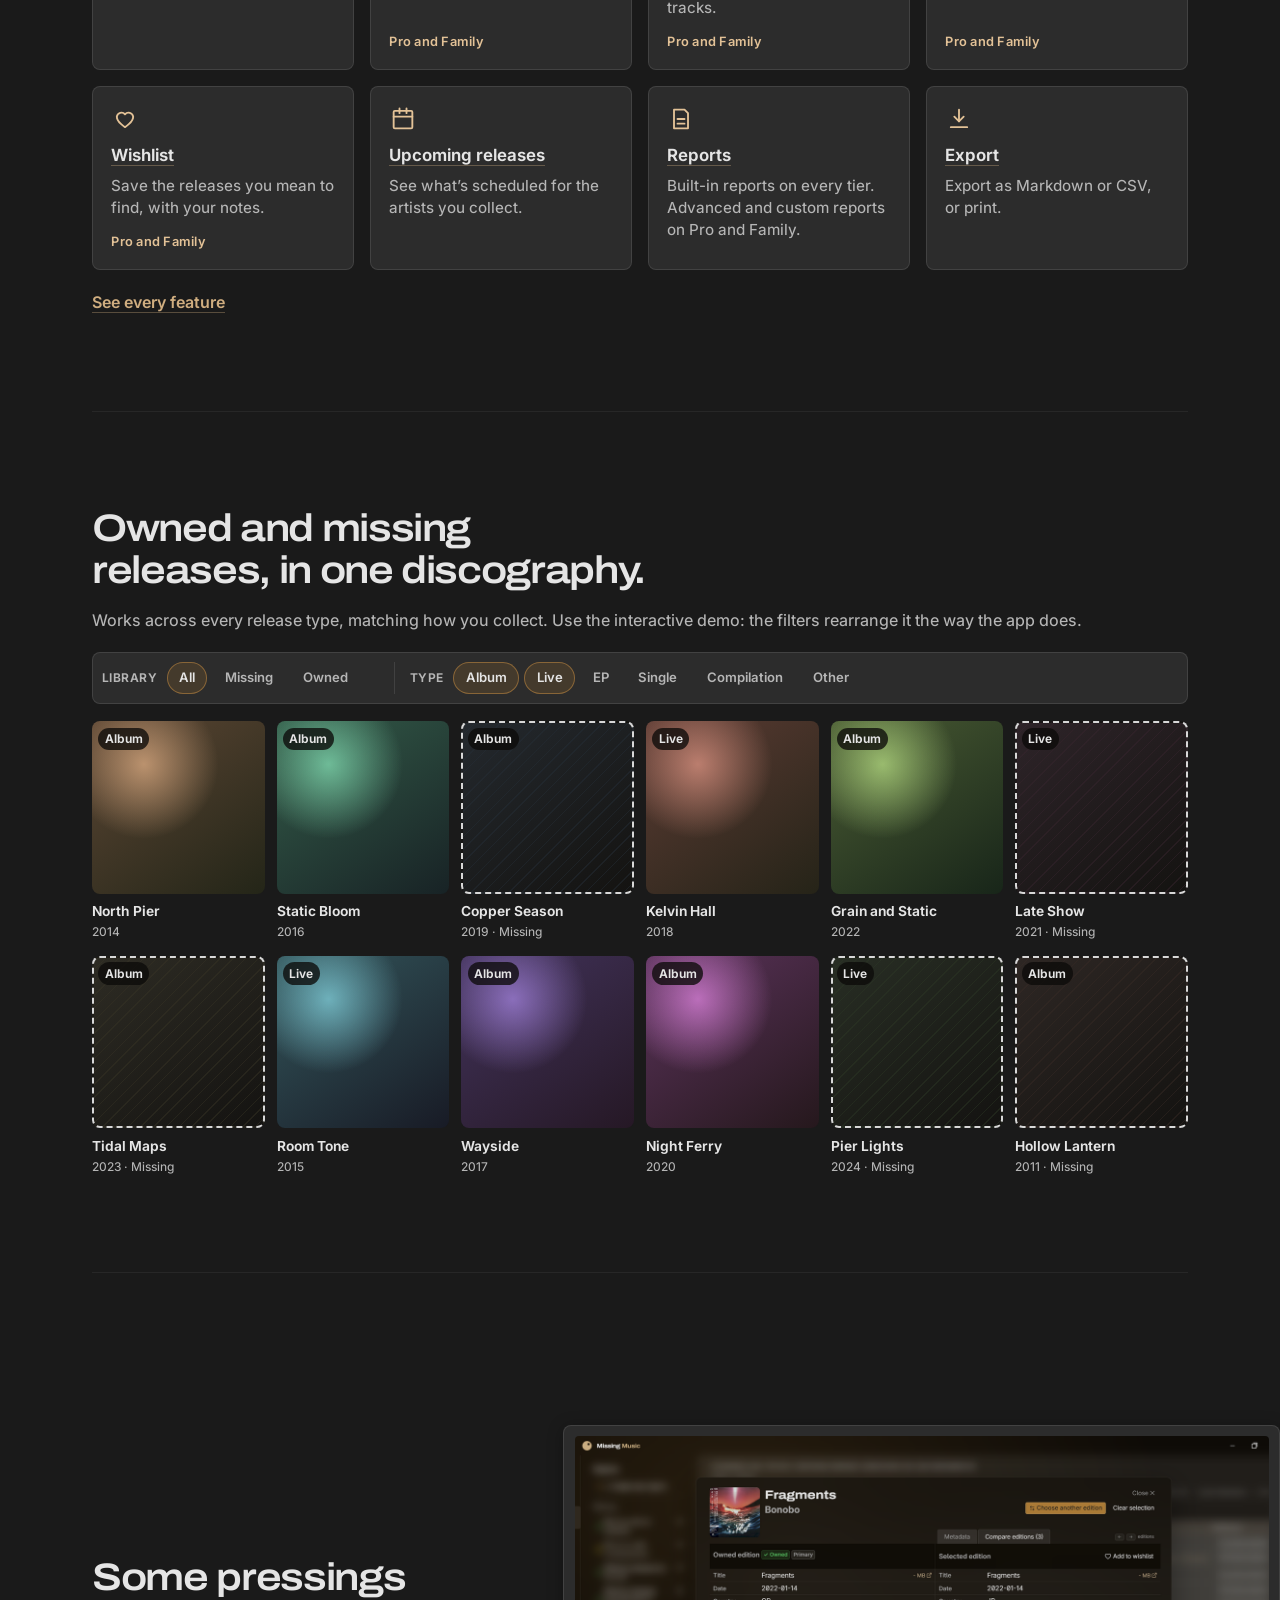
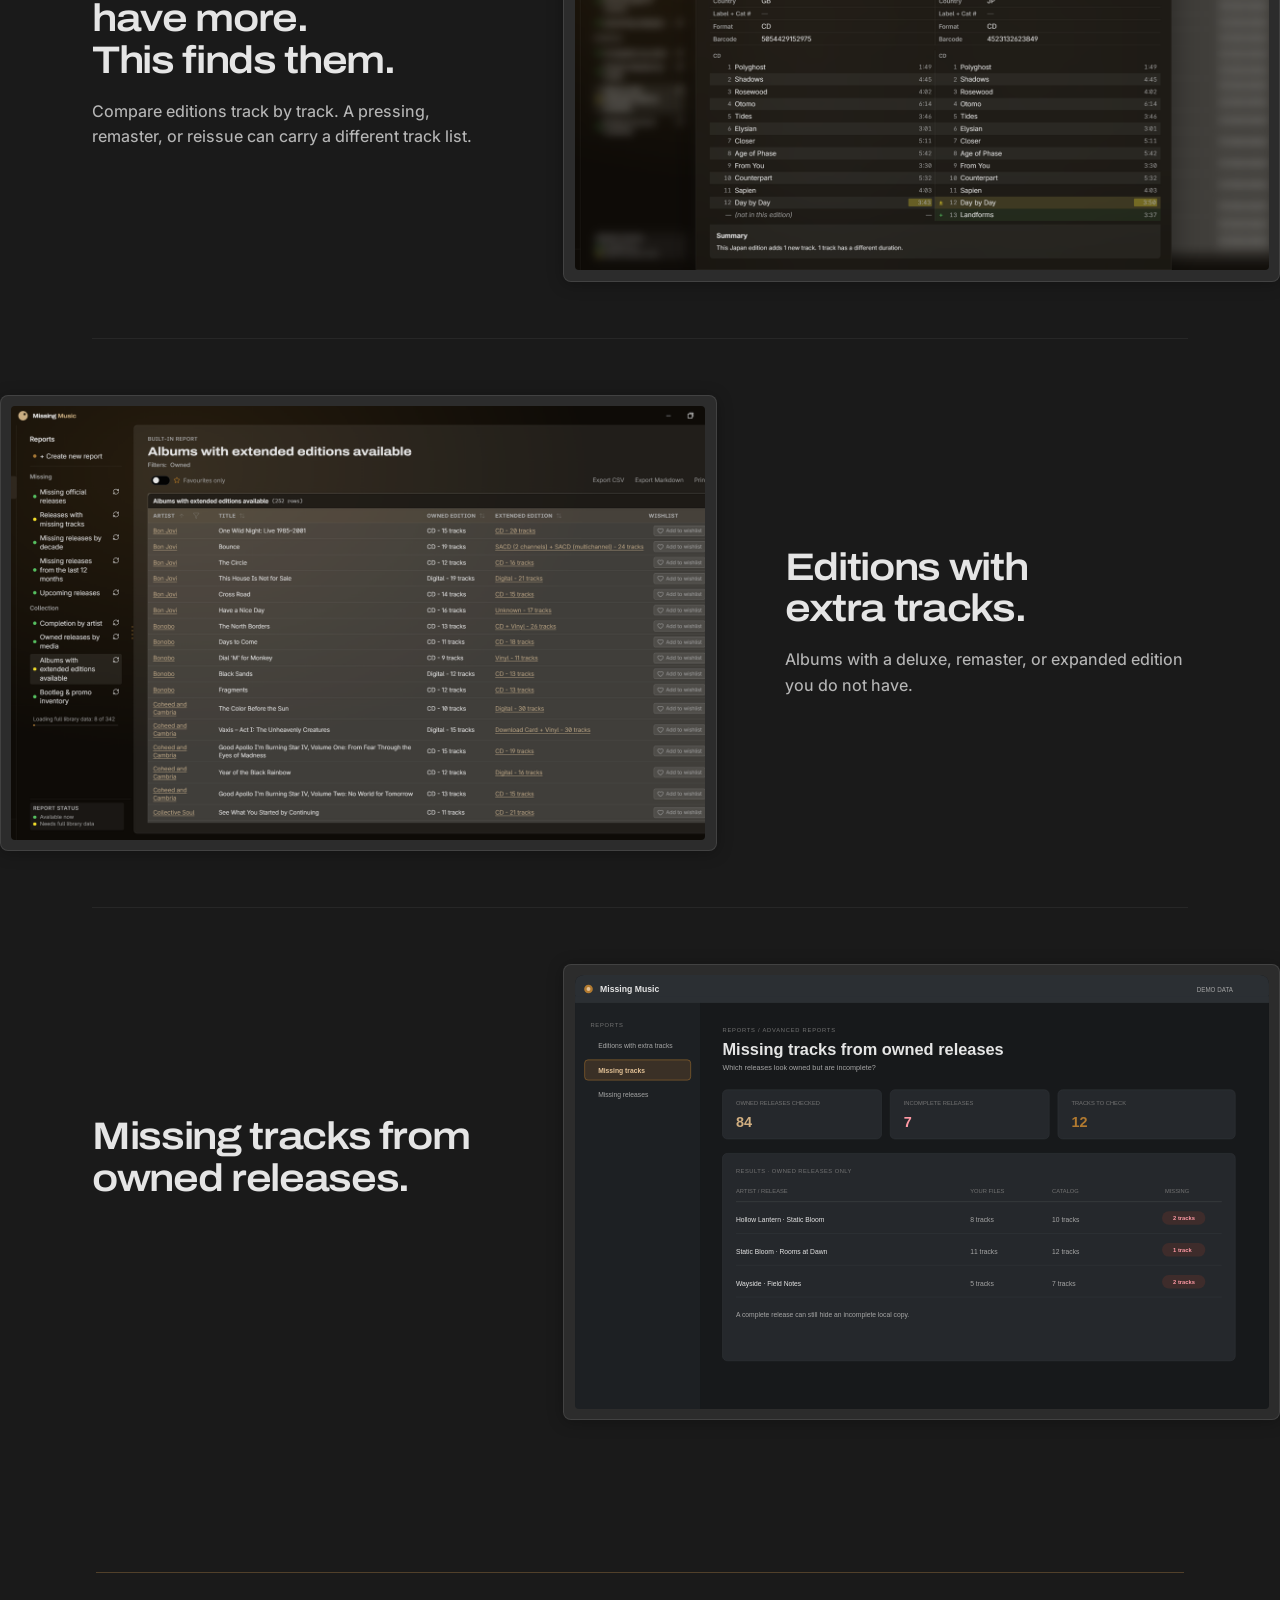
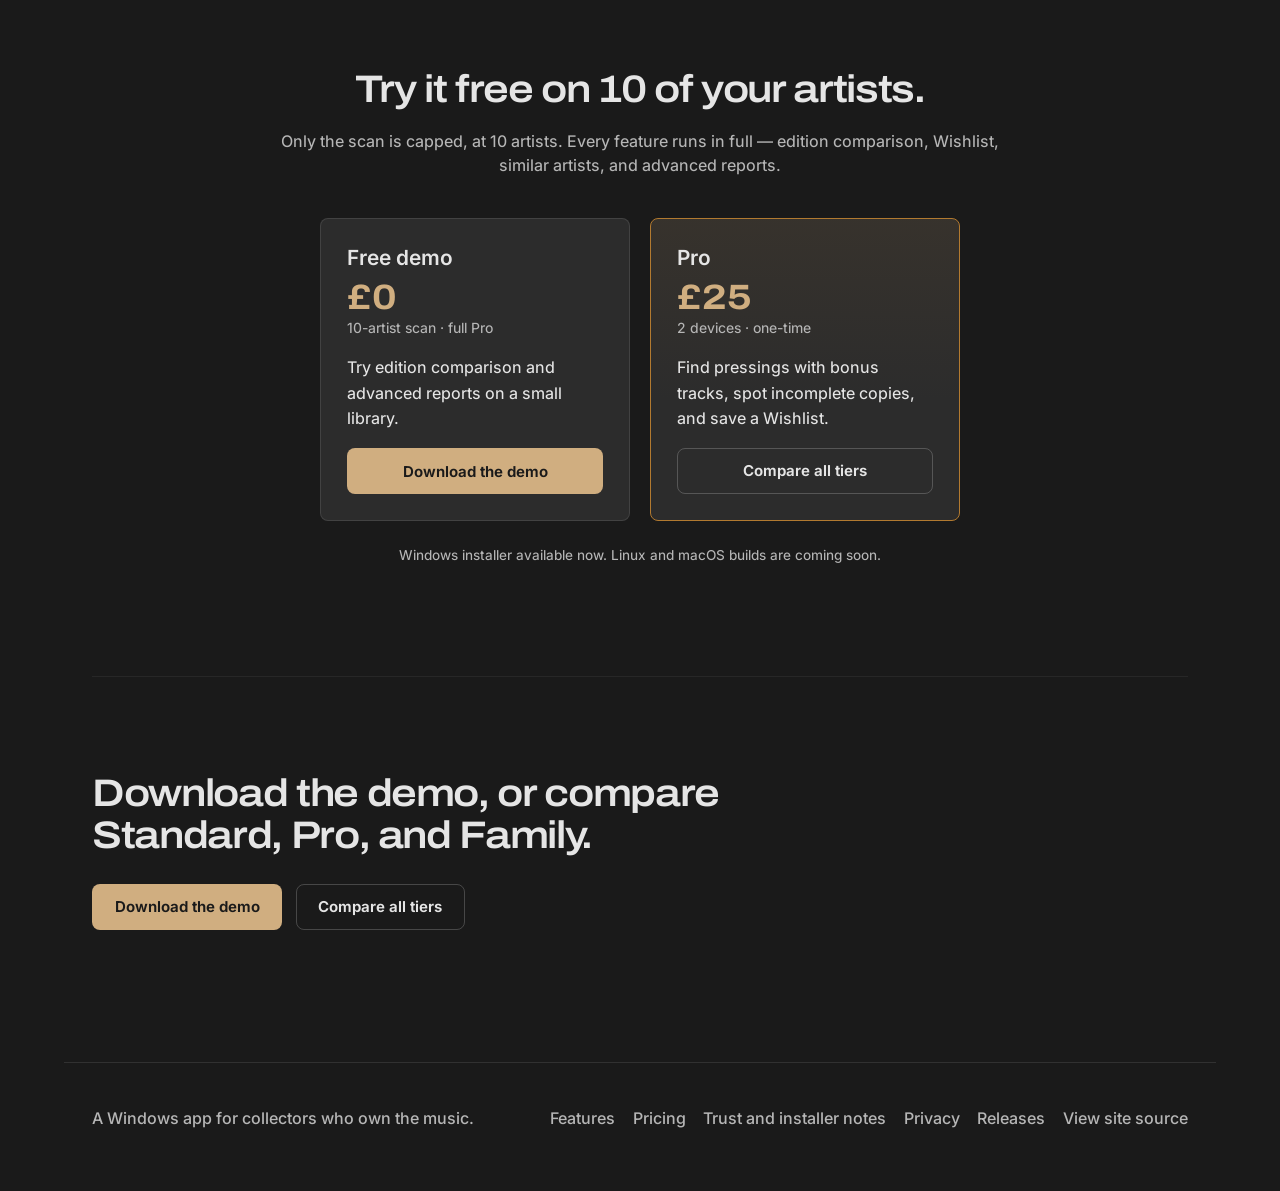
==== commit a19dd4e5: "site: add privacy policy and sync from app repo" ====
--- a/index.html
+++ b/index.html
@@ -1,15 +1,15 @@
 <!doctype html>
-<html lang="en">
+<html lang="en-GB">
 <head>
   <meta charset="utf-8" />
   <meta name="viewport" content="width=device-width, initial-scale=1" />
-  <meta name="description" content="See every release you own, the ones you're missing, and the editions that differ — without touching a file or a tag. Full Pro features on 10 artists." />
+  <meta name="description" content="You built the library. This finds the gaps. Full Pro features on 10 artists." />
   <meta name="theme-color" content="#1a1a1a" />
   <meta property="og:type" content="website" />
-  <meta property="og:title" content="Missing Music: Find what's missing from your music library" />
-  <meta property="og:description" content="See every release you own, the ones you're missing, and the editions that differ — without touching a file or a tag. Full Pro features on 10 artists." />
+  <meta property="og:title" content="Missing Music: You built the library. This finds the gaps." />
+  <meta property="og:description" content="You built the library. This finds the gaps. Full Pro features on 10 artists." />
   <meta property="og:url" content="https://lydenyardley.github.io/missingmusic/" />
-  <meta property="og:image" content="https://lydenyardley.github.io/missingmusic/web-app-manifest-512x512.png" />
+  <meta property="og:image" content="https://lydenyardley.github.io/missingmusic/media/hero-library.png" />
   <link rel="canonical" href="https://lydenyardley.github.io/missingmusic/" />
   <link rel="icon" href="favicon.svg" type="image/svg+xml" />
   <link rel="icon" href="favicon-96x96.png" type="image/png" sizes="96x96" />
@@ -20,7 +20,7 @@
   <link rel="stylesheet" href="styles.css" />
   <script>document.documentElement.classList.add('js');</script>
   <script src="site.js" defer></script>
-  <title>Missing Music: Find what's missing from your music library</title>
+  <title>Missing Music: You built the library. This finds the gaps.</title>
 </head>
 <body data-page="home">
   <a class="skip" href="#main">Skip to content</a>
@@ -33,7 +33,11 @@
         </svg>
         <span class="brand-word">Missing&nbsp;<span class="brand-wordmark__music">Music</span></span>
       </a>
-      <nav aria-label="Primary">
+      <button class="nav-toggle" type="button" aria-expanded="false" aria-controls="site-nav" data-nav-toggle>
+        <span class="nav-toggle__bars" aria-hidden="true"></span>
+        <span class="nav-toggle__label">Menu</span>
+      </button>
+      <nav class="site-nav" id="site-nav" aria-label="Primary">
         <a class="nav-link" href="features.html">Features</a>
         <a class="nav-link" href="pricing.html">Pricing</a>
         <a class="nav-cta" href="https://github.com/lydenyardley/missingmusic/releases/latest" data-release-cta><span data-release-cta-label>Download the demo</span></a>
@@ -44,99 +48,165 @@
   <main id="main" class="page-main">
     <section class="hero page-hero" data-section="hero" aria-labelledby="home-title">
       <div class="hero-copy">
-        <p class="eyebrow reveal" style="--d:.05s">For collectors who own the music.</p>
+        <p class="eyebrow reveal" style="--d:.05s">A Windows app for collectors who own the music.</p>
         <h1 id="home-title" class="reveal" style="--d:.15s">You built the library. This finds the gaps.</h1>
-        <p class="lede reveal" style="--d:.25s">See every release you own, the ones you're missing, and the editions that differ — without touching a file or a tag.</p>
+        <p class="lede reveal" style="--d:.25s">See every release you own, the ones you’re missing, and the editions that differ — without touching a file or a tag.</p>
         <div class="hero-cta-row reveal" style="--d:.3s">
           <a class="btn btn-primary" href="https://github.com/lydenyardley/missingmusic/releases/latest" data-release-cta>
             <span data-release-cta-label>Download the demo</span>
           </a>
-          <a class="btn btn-ghost" href="features.html#edition-intelligence">Find bonus tracks</a>
-        </div>
-        <p class="hero-cta-note reveal" style="--d:.35s">Full Pro features on 10 artists · no account, ads, or subscription. <a href="features.html#trust">Verify SHA-256</a></p>
-        <p class="fine release-note reveal" style="--d:.5s" data-release-note></p>
+          <a class="btn btn-ghost" href="features.html#edition-intelligence">Compare editions</a>
+        </div>
+        <p class="hero-cta-note reveal" style="--d:.35s">Free 10-artist try · full Pro features · no account, ads, or subscription.</p>
       </div>
       <figure class="hero-proof proof-frame reveal" style="--d:.2s">
-        <img src="media/hero-library.png" width="1440" height="900" fetchpriority="high" decoding="async" alt="Missing Music Library view showing an artist discography with owned and missing releases marked in synthetic demo data." />
+        <img src="media/hero-library.png" width="1440" height="855" fetchpriority="high" decoding="async" alt="Missing Music Library view in dark mode showing an artist discography with owned and missing releases side by side." />
         <figcaption><strong>Owned and missing in one discography.</strong> Start from the folders you already have.</figcaption>
       </figure>
     </section>
 
-    <section class="section gapwall" data-section="gap" aria-labelledby="gapwall-title">
-      <h2 id="gapwall-title" class="observe">Every release in the discography, including the holes.</h2>
-      <p class="section-lede observe">A complete discography puts every release in context, so the gaps stand out.</p>
-      <ul class="wall observe" aria-label="Illustrative matched discography" tabindex="0">
-        <li class="tile observe" style="--d:.0s">
-          <div class="cover cover-1"><span class="cover-initial" aria-hidden="true">H</span><span class="pill pill-owned" aria-hidden="true">✓</span></div>
-          <p class="tile-meta">Hollow Lantern <span>2014 · LP</span></p><span class="sr-only">Owned</span>
-        </li>
-        <li class="tile observe" style="--d:.05s">
-          <div class="cover cover-2"><span class="cover-initial" aria-hidden="true">S</span><span class="pill pill-owned" aria-hidden="true">✓</span></div>
-          <p class="tile-meta">Static Bloom <span>2016 · LP</span></p><span class="sr-only">Owned</span>
-        </li>
-        <li class="tile observe" style="--d:.1s">
-          <div class="cover cover-3"><span class="cover-initial" aria-hidden="true">W</span><span class="pill pill-owned" aria-hidden="true">✓</span></div>
-          <p class="tile-meta">Wayside <span>2017 · EP</span></p><span class="sr-only">Owned</span>
-        </li>
-        <li class="tile tile-gap observe" style="--d:.15s">
-          <div class="cover cover-gap"><span class="gap-disc" aria-hidden="true">◌</span><span class="pill pill-wish" aria-hidden="true">♥</span></div>
-          <p class="tile-meta">Copper Season <span>2019 · LP · <em class="tag-missing">Missing</em></span></p><span class="sr-only">Missing, on your Wishlist</span>
-        </li>
-        <li class="tile observe" style="--d:.2s">
-          <div class="cover cover-4"><span class="cover-initial" aria-hidden="true">N</span><span class="pill pill-owned" aria-hidden="true">✓</span></div>
-          <p class="tile-meta">Night Ferry <span>2020 · Single</span></p><span class="sr-only">Owned</span>
-        </li>
-        <li class="tile observe" style="--d:.25s">
-          <div class="cover cover-5"><span class="cover-initial" aria-hidden="true">G</span><span class="pill pill-owned" aria-hidden="true">✓</span></div>
-          <p class="tile-meta">Grain &amp; Static <span>2022 · LP</span></p><span class="sr-only">Owned</span>
-        </li>
-        <li class="tile tile-gap observe" style="--d:.3s">
-          <div class="cover cover-gap"><span class="gap-disc" aria-hidden="true">◌</span></div>
-          <p class="tile-meta">Tidal Maps <span>2023 · EP · <em class="tag-missing">Missing</em></span></p><span class="sr-only">Missing</span>
-        </li>
-        <li class="tile observe" style="--d:.35s">
-          <div class="cover cover-6"><span class="cover-initial" aria-hidden="true">K</span><span class="pill pill-owned" aria-hidden="true">✓</span></div>
-          <p class="tile-meta">Live at Kelvin Hall <span>2024 · LP</span></p><span class="sr-only">Owned</span>
-        </li>
+    <section class="section feature-tiles" data-section="feature-bridge" aria-labelledby="does-title">
+      <h2 id="does-title" class="observe">Features at a glance</h2>
+      <ul class="feature-tiles__grid observe">
+          <li class="feature-tile">
+            <svg viewBox="0 0 24 24" aria-hidden="true"><circle cx="12" cy="12" r="7"/><path d="M12 8v5"/></svg>
+            <h3><a href="features.html#missing-visibility">Missing releases</a></h3>
+            <p>See every release you’re missing, filtered your way.</p>
+          </li>
+          <li class="feature-tile">
+            <svg viewBox="0 0 24 24" aria-hidden="true"><path d="M8 7h12M8 12h12M8 17h8"/><path d="M4 7h.01M4 12h.01M4 17h.01"/></svg>
+            <h3><a href="features.html#missing-tracks">Missing tracks</a></h3>
+            <p>Find albums you own that are short a track.</p>
+            <p class="feature-tile__tier">Pro and Family</p>
+          </li>
+          <li class="feature-tile">
+            <svg viewBox="0 0 24 24" aria-hidden="true"><path d="M8 8h11v11H8z"/><path d="M5 5h11v3"/></svg>
+            <h3><a href="features.html#editions-extra-tracks">Editions with extra tracks</a></h3>
+            <p>Spot deluxe, remastered, and expanded editions with more tracks.</p>
+            <p class="feature-tile__tier">Pro and Family</p>
+          </li>
+          <li class="feature-tile">
+            <svg viewBox="0 0 24 24" aria-hidden="true"><path d="M4 6h7v12H4zM13 6h7v12h-7z"/></svg>
+            <h3><a href="features.html#edition-intelligence">Edition comparison</a></h3>
+            <p>Compare two editions track by track before you decide.</p>
+            <p class="feature-tile__tier">Pro and Family</p>
+          </li>
+          <li class="feature-tile">
+            <svg viewBox="0 0 24 24" aria-hidden="true"><path d="M12 19s-7-4.4-7-9a4 4 0 0 1 7-2 4 4 0 0 1 7 2c0 4.6-7 9-7 9z"/></svg>
+            <h3><a href="features.html#wishlist">Wishlist</a></h3>
+            <p>Save the releases you mean to find, with your notes.</p>
+            <p class="feature-tile__tier">Pro and Family</p>
+          </li>
+          <li class="feature-tile">
+            <svg viewBox="0 0 24 24" aria-hidden="true"><rect x="4" y="5" width="16" height="15" rx="1"/><path d="M4 10h16M9 3v4M15 3v4"/></svg>
+            <h3><a href="features.html#upcoming-releases">Upcoming releases</a></h3>
+            <p>See what’s scheduled for the artists you collect.</p>
+          </li>
+          <li class="feature-tile">
+            <svg viewBox="0 0 24 24" aria-hidden="true"><path d="M6 4h9l3 3v13H6z"/><path d="M9 12h6M9 16h6"/></svg>
+            <h3><a href="features.html#reports">Reports</a></h3>
+            <p>Built-in reports on every tier. Advanced and custom reports on Pro and Family.</p>
+          </li>
+          <li class="feature-tile">
+            <svg viewBox="0 0 24 24" aria-hidden="true"><path d="M12 4v10"/><path d="M8 10l4 4 4-4"/><path d="M5 19h14"/></svg>
+            <h3><a href="features.html#export">Export</a></h3>
+            <p>Export as Markdown or CSV, or print.</p>
+          </li>
       </ul>
-      <ul class="legend observe" aria-label="Legend">
-        <li><span class="pill pill-owned" aria-hidden="true">✓</span> Owned</li>
-        <li><span class="gap-disc" aria-hidden="true">◌</span> Missing</li>
-        <li><span class="pill pill-wish" aria-hidden="true">♥</span> On your Wishlist</li>
-      </ul>
+      <p class="feature-tiles__more observe"><a href="features.html#at-a-glance">See every feature</a></p>
+    </section>
+
+    <section class="section type-band" data-section="gap" aria-labelledby="gapwall-title">
+      <h2 id="gapwall-title" class="observe">Owned and missing releases, in one discography.</h2>
+      <p class="release-chips-intro observe">Works across every release type, matching how you collect. Use the interactive demo: the filters rearrange it the way the app does.</p>
+      <div class="disc-demo observe" data-disc-demo>
+        <div class="disc-demo__bar">
+          <div class="disc-demo__own" role="group" aria-label="Ownership">
+            <span class="disc-demo__kicker">Library</span>
+            <button type="button" data-own="all" aria-pressed="true">All</button>
+            <button type="button" data-own="missing" aria-pressed="false">Missing</button>
+            <button type="button" data-own="owned" aria-pressed="false">Owned</button>
+          </div>
+          <div class="disc-demo__types" role="group" aria-label="Release types">
+            <span class="disc-demo__kicker">Type</span>
+            <button type="button" data-type="Album" aria-pressed="true">Album</button>
+            <button type="button" data-type="Live" aria-pressed="true">Live</button>
+            <button type="button" data-type="EP" aria-pressed="false">EP</button>
+            <button type="button" data-type="Single" aria-pressed="false">Single</button>
+            <button type="button" data-type="Compilation" aria-pressed="false">Compilation</button>
+            <button type="button" data-type="Other" aria-pressed="false">Other</button>
+          </div>
+        </div>
+        <ul class="disc-demo__grid">
+          <li data-type="Album" data-own="owned"><span class="disc-art" style="--h:28"></span><span class="disc-banner">Album</span><span class="disc-title">North Pier</span><span class="disc-meta">2014</span></li>
+          <li data-type="Album" data-own="owned"><span class="disc-art" style="--h:152"></span><span class="disc-banner">Album</span><span class="disc-title">Static Bloom</span><span class="disc-meta">2016</span></li>
+          <li data-type="Album" data-own="missing"><span class="disc-art disc-art--gap" style="--h:210"></span><span class="disc-banner">Album</span><span class="disc-title">Copper Season</span><span class="disc-meta">2019 · Missing</span></li>
+          <li data-type="Live" data-own="owned"><span class="disc-art" style="--h:12"></span><span class="disc-banner">Live</span><span class="disc-title">Kelvin Hall</span><span class="disc-meta">2018</span></li>
+          <li data-type="Album" data-own="owned"><span class="disc-art" style="--h:86"></span><span class="disc-banner">Album</span><span class="disc-title">Grain and Static</span><span class="disc-meta">2022</span></li>
+          <li data-type="Live" data-own="missing"><span class="disc-art disc-art--gap" style="--h:330"></span><span class="disc-banner">Live</span><span class="disc-title">Late Show</span><span class="disc-meta">2021 · Missing</span></li>
+          <li data-type="Album" data-own="missing"><span class="disc-art disc-art--gap" style="--h:48"></span><span class="disc-banner">Album</span><span class="disc-title">Tidal Maps</span><span class="disc-meta">2023 · Missing</span></li>
+          <li data-type="Live" data-own="owned"><span class="disc-art" style="--h:188"></span><span class="disc-banner">Live</span><span class="disc-title">Room Tone</span><span class="disc-meta">2015</span></li>
+          <li data-type="Album" data-own="owned"><span class="disc-art" style="--h:262"></span><span class="disc-banner">Album</span><span class="disc-title">Wayside</span><span class="disc-meta">2017</span></li>
+          <li data-type="Album" data-own="owned"><span class="disc-art" style="--h:300"></span><span class="disc-banner">Album</span><span class="disc-title">Night Ferry</span><span class="disc-meta">2020</span></li>
+          <li data-type="Live" data-own="missing"><span class="disc-art disc-art--gap" style="--h:96"></span><span class="disc-banner">Live</span><span class="disc-title">Pier Lights</span><span class="disc-meta">2024 · Missing</span></li>
+          <li data-type="Album" data-own="missing"><span class="disc-art disc-art--gap" style="--h:18"></span><span class="disc-banner">Album</span><span class="disc-title">Hollow Lantern</span><span class="disc-meta">2011 · Missing</span></li>
+          <li hidden data-type="EP" data-own="owned"><span class="disc-art" style="--h:200"></span><span class="disc-banner">EP</span><span class="disc-title">Short Wave</span><span class="disc-meta">2019</span></li>
+          <li hidden data-type="EP" data-own="missing"><span class="disc-art disc-art--gap" style="--h:140"></span><span class="disc-banner">EP</span><span class="disc-title">Two Coasts</span><span class="disc-meta">2020 · Missing</span></li>
+          <li hidden data-type="Single" data-own="owned"><span class="disc-art" style="--h:40"></span><span class="disc-banner">Single</span><span class="disc-title">Paper City</span><span class="disc-meta">2021</span></li>
+          <li hidden data-type="Single" data-own="missing"><span class="disc-art disc-art--gap" style="--h:250"></span><span class="disc-banner">Single</span><span class="disc-title">Last Tram</span><span class="disc-meta">2022 · Missing</span></li>
+          <li hidden data-type="Compilation" data-own="owned"><span class="disc-art" style="--h:70"></span><span class="disc-banner">Compilation</span><span class="disc-title">Years in Between</span><span class="disc-meta">2013</span></li>
+          <li hidden data-type="Other" data-own="missing"><span class="disc-art disc-art--gap" style="--h:310"></span><span class="disc-banner">Other</span><span class="disc-title">Night Desk</span><span class="disc-meta">2016 · Missing</span></li>
+          <li hidden data-type="EP" data-own="owned"><span class="disc-art" style="--h:16"></span><span class="disc-banner">EP</span><span class="disc-title">Low Tide</span><span class="disc-meta">2018</span></li>
+          <li hidden data-type="EP" data-own="missing"><span class="disc-art disc-art--gap" style="--h:64"></span><span class="disc-banner">EP</span><span class="disc-title">Glasshouse</span><span class="disc-meta">2021 · Missing</span></li>
+          <li hidden data-type="EP" data-own="owned"><span class="disc-art" style="--h:118"></span><span class="disc-banner">EP</span><span class="disc-title">Four Corners</span><span class="disc-meta">2016</span></li>
+          <li hidden data-type="EP" data-own="owned"><span class="disc-art" style="--h:176"></span><span class="disc-banner">EP</span><span class="disc-title">After Image</span><span class="disc-meta">2023</span></li>
+          <li hidden data-type="Single" data-own="owned"><span class="disc-art" style="--h:22"></span><span class="disc-banner">Single</span><span class="disc-title">Red Thread</span><span class="disc-meta">2017</span></li>
+          <li hidden data-type="Single" data-own="missing"><span class="disc-art disc-art--gap" style="--h:90"></span><span class="disc-banner">Single</span><span class="disc-title">Platform 4</span><span class="disc-meta">2019 · Missing</span></li>
+          <li hidden data-type="Single" data-own="owned"><span class="disc-art" style="--h:230"></span><span class="disc-banner">Single</span><span class="disc-title">Salt Line</span><span class="disc-meta">2024</span></li>
+          <li hidden data-type="Compilation" data-own="missing"><span class="disc-art disc-art--gap" style="--h:36"></span><span class="disc-banner">Compilation</span><span class="disc-title">Harbour Songs</span><span class="disc-meta">2012 · Missing</span></li>
+          <li hidden data-type="Compilation" data-own="owned"><span class="disc-art" style="--h:160"></span><span class="disc-banner">Compilation</span><span class="disc-title">Early Rooms</span><span class="disc-meta">2009</span></li>
+          <li hidden data-type="Compilation" data-own="owned"><span class="disc-art" style="--h:280"></span><span class="disc-banner">Compilation</span><span class="disc-title">B-sides</span><span class="disc-meta">2015</span></li>
+          <li hidden data-type="Other" data-own="owned"><span class="disc-art" style="--h:54"></span><span class="disc-banner">Other</span><span class="disc-title">Studio 2</span><span class="disc-meta">2010</span></li>
+          <li hidden data-type="Other" data-own="missing"><span class="disc-art disc-art--gap" style="--h:128"></span><span class="disc-banner">Other</span><span class="disc-title">Evening Slot</span><span class="disc-meta">2014 · Missing</span></li>
+          <li hidden data-type="Other" data-own="owned"><span class="disc-art" style="--h:244"></span><span class="disc-banner">Other</span><span class="disc-title">Open Mic</span><span class="disc-meta">2018</span></li>
+        </ul>
+        <p class="disc-demo__empty" hidden>No release matches the selected Library and Type filters.</p>
+      </div>
     </section>
 
     <section class="section report-feature" data-section="edition-intelligence" aria-labelledby="edition-title">
-      <div class="report-feature__intro">
-        <h2 id="edition-title" class="observe">Some pressings have more. This finds them.</h2>
-        <p class="observe">Compare editions track by track. Two reports other tools skip:</p>
-        <ul class="report-list">
-          <li><strong>Editions with extra tracks.</strong> Albums with a deluxe, remaster, or expanded edition you do not have.</li>
-          <li><strong>Missing tracks from owned releases.</strong> Albums that look owned but are missing tracks.</li>
-        </ul>
-        <p class="hero-wedge observe">Lidarr downloads. Picard and SongKong rewrite tags. Missing Music shows the difference, then gets out of the way.</p>
-      </div>
-      <div class="report-gallery">
-        <figure class="proof-frame report-gallery__hero observe">
-          <img src="media/edition-comparison.svg" width="1440" height="900" decoding="async" alt="Illustrated edition comparison: an owned 2014 pressing aligned track by track with a 2018 remaster that adds three extra tracks. Demo data." />
-          <figcaption><strong>Compare before you decide.</strong> A pressing, remaster, or reissue can be materially different. Illustrated with demo data.</figcaption>
-        </figure>
-        <div class="report-gallery__support">
-          <figure class="proof-frame observe">
-            <img src="media/report-extended-editions.svg" width="1440" height="900" decoding="async" alt="Illustrated report listing owned albums that have catalog editions with extra tracks. Demo data." />
-            <figcaption><strong>Editions with extra tracks.</strong> Identify the releases worth investigating. Illustrated with demo data.</figcaption>
-          </figure>
-          <figure class="proof-frame observe">
-            <img src="media/report-missing-tracks.svg" width="1440" height="900" decoding="async" alt="Illustrated report listing owned releases whose local track count is lower than the catalog. Demo data." />
-            <figcaption><strong>Missing tracks from owned releases.</strong> Find incomplete copies that look owned. Illustrated with demo data.</figcaption>
-          </figure>
-        </div>
-      </div>
+      <figure class="shot-pair shot-pair--end" data-slide="end">
+        <figcaption>
+          <h2 id="edition-title" class="observe">Some pressings have more. This finds them.</h2>
+          <p class="observe">Compare editions track by track. A pressing, remaster, or reissue can carry a different track list.</p>
+        </figcaption>
+        <div class="shot-pair__frame proof-frame">
+          <img src="media/edition-comparison.png" width="1440" height="900" decoding="async" alt="Missing Music edition comparison in dark mode: owned GB CD of Bonobo Fragments beside a Japan edition that adds one track and shows one duration difference." />
+        </div>
+      </figure>
+      <figure class="shot-pair shot-pair--start" data-slide="start">
+        <div class="shot-pair__frame proof-frame">
+          <img src="media/report-extended-editions.png" width="1440" height="900" decoding="async" alt="Missing Music report Albums with extended editions available, listing owned editions beside catalog editions with more tracks." />
+        </div>
+        <figcaption>
+          <h2 class="observe">Editions with extra tracks.</h2>
+          <p class="observe">Albums with a deluxe, remaster, or expanded edition you do not have.</p>
+        </figcaption>
+      </figure>
+      <figure class="shot-pair shot-pair--end" data-slide="end">
+        <figcaption>
+          <h2 class="observe">Missing tracks from owned releases.</h2>
+          <p class="observe">Digital files can get lost or corrupted over time. Now you know.</p>
+        </figcaption>
+        <div class="shot-pair__frame proof-frame">
+          <img src="media/report-missing-tracks.svg" width="1440" height="900" decoding="async" alt="Example report of owned albums whose local track count is lower than the catalog." />
+        </div>
+      </figure>
     </section>
 
     <section class="section pricing" data-section="pricing-preview" aria-labelledby="pricing-preview-title">
-      <h2 id="pricing-preview-title" class="observe">Try it on 10 of your artists.</h2>
-      <p class="section-lede observe">The demo is full Pro on 10 artists.</p>
+      <h2 id="pricing-preview-title" class="observe">Try it free on 10 of your artists.</h2>
+      <p class="section-lede observe">Only the scan is capped, at 10 artists. Every feature runs in full — edition comparison, Wishlist, similar artists, and advanced reports.</p>
       <div class="plan-grid plan-grid--duo observe">
         <article class="plan-card" data-tier="free">
           <h3>Free demo</h3>
@@ -148,21 +218,33 @@
         <article class="plan-card plan-card--pro" data-tier="pro">
           <h3>Pro</h3>
           <span class="plan-card__price">£25</span>
-          <span class="plan-card__cap">2 machines · one-time</span>
-          <span class="plan-card__badge">Most collectors choose this</span>
-          <p class="plan-card__use">Find pressings with bonus tracks, spot incomplete copies, and more.</p>
-          <a class="btn btn-ghost" href="pricing.html#pro">See Pro</a>
+          <span class="plan-card__cap">2 devices · one-time</span>
+          <p class="plan-card__use">Find pressings with bonus tracks, spot incomplete copies, and save a Wishlist.</p>
+          <a class="btn btn-ghost" href="pricing.html#matrix">Compare all tiers</a>
         </article>
       </div>
+      <p class="platform-note observe">Windows installer available now. Linux and macOS builds are coming soon.</p>
+    </section>
+
+    <section class="section final-cta" data-section="final-cta" aria-labelledby="home-next-title">
+      <h2 id="home-next-title">Download the demo, or compare Standard, Pro, and Family.</h2>
+      <div class="cta-row">
+        <a class="btn btn-primary" href="https://github.com/lydenyardley/missingmusic/releases/latest" data-release-cta><span data-release-cta-label>Download the demo</span></a>
+        <a class="btn btn-ghost" href="pricing.html">Compare all tiers</a>
+      </div>
     </section>
   </main>
 
   <footer class="site-footer page-footer">
-    <p>Missing Music · Windows desktop · built for collectors who own the music.</p>
+    <div class="site-footer__meta">
+      <p>A Windows app for collectors who own the music.</p>
+      <p class="site-footer__release" data-release-note></p>
+    </div>
     <nav aria-label="Footer">
       <a href="features.html">Features</a>
       <a href="pricing.html">Pricing</a>
       <a href="features.html#trust">Trust and installer notes</a>
+      <a href="privacy.html">Privacy</a>
       <a href="https://github.com/lydenyardley/missingmusic/releases">Releases</a>
       <a href="https://github.com/lydenyardley/missingmusic">View site source</a>
     </nav>
--- a/styles.css
+++ b/styles.css
@@ -61,8 +61,11 @@
   --recessed: rgba(255, 255, 255, 0.05);
 
   --text: #e5e5e5;
-  --muted: #a5a5a5;
-  --faint: #999999;
+  /* T-29 · legend / footer / fine print were #a5a5a5 / #999 on #1a1a1a.
+     Lifted to 8.6:1 and 7.8:1 against --bg while staying clearly below
+     --text (#e5e5e5, 12.6:1) so the calm hierarchy survives. */
+  --muted: #b6b6b6;
+  --faint: #adadad;
 
   --bronze: #b27a30;
   --tan: #e3c297;
@@ -95,6 +98,41 @@
 
   --maxw: 72rem;
   --anchor-offset: 5rem;
+
+  /* T-21 · one shared measure so display and body lines start and end
+     together instead of each section inventing its own width. */
+  --measure-display: 44rem;
+  --measure-lede: 45rem;
+
+  /* T-22 · sticky-header surfaces, tokenised so the light preview keeps
+     winning over the scrolled state. */
+  --header-bg: rgba(26, 26, 26, 0.78);
+  --header-bg-scrolled: rgba(26, 26, 26, 0.92);
+}
+
+/* —— Marketing theme preview (R-11); does not claim to be the app —— */
+html[data-theme="light"] {
+  color-scheme: light;
+  --bg: #f4efe8;
+  --surface: #ffffff;
+  --surface-1: #efe8df;
+  --surface-2: #e5ddd2;
+  --recessed: rgba(0, 0, 0, 0.04);
+  --text: #1c1814;
+  --muted: #5c5348;
+  --faint: #7a7166;
+  --border: rgba(28, 24, 20, 0.12);
+  --border-strong: rgba(28, 24, 20, 0.22);
+  --hairline: rgba(28, 24, 20, 0.08);
+  --color-text-primary: var(--text);
+  --accent-ink: #1a1a1a;
+  --header-bg: color-mix(in srgb, var(--bg) 92%, transparent);
+  --header-bg-scrolled: color-mix(in srgb, var(--bg) 97%, transparent);
+}
+html[data-theme="light"] body::before {
+  background:
+    radial-gradient(1200px 600px at 10% -4%, color-mix(in srgb, var(--bronze) 10%, transparent), transparent 50%),
+    radial-gradient(1000px 580px at 102% -2%, color-mix(in srgb, var(--accent) 8%, transparent), transparent 45%);
 }
 
 * { box-sizing: border-box; }
@@ -115,11 +153,29 @@
   line-height: 1.6;
   font-feature-settings: 'cv02', 'cv03', 'cv04', 'cv11';
   color: var(--text);
+  background: var(--bg);
+}
+
+/* Ambient wash · lives on a fixed layer instead of on `body` because a
+   `background-image` on `body` propagates to the canvas, where the
+   positioning area is the whole document box (3.7k–7.7kpx tall on these
+   pages) rather than the viewport. `at 10% -4%` therefore resolved ~190px
+   above the document top and the page painted as flat `--bg` for its entire
+   length; `at 50% 35%` landed a third of the way down the document instead of
+   the fold. Fixed keeps the stops against the frame they were written for
+   (bronze top-left, accent top-right, a soft mid-fold lift) at every scroll
+   position, and `body` keeps `background: var(--bg)` so the canvas stays
+   painted under the layer and past its edges. */
+body::before {
+  content: '';
+  position: fixed;
+  inset: 0;
+  z-index: -1;
+  pointer-events: none;
   background:
     radial-gradient(1200px 600px at 10% -4%, color-mix(in srgb, var(--bronze) 12%, transparent), transparent 50%),
     radial-gradient(1000px 580px at 102% -2%, color-mix(in srgb, var(--accent) 8%, transparent), transparent 45%),
-    radial-gradient(800px 400px at 50% 35%, color-mix(in srgb, var(--bronze) 3%, transparent), transparent 60%),
-    var(--bg);
+    radial-gradient(800px 400px at 50% 35%, color-mix(in srgb, var(--bronze) 3%, transparent), transparent 60%);
 }
 
 ::selection { background: color-mix(in srgb, var(--accent) 28%, transparent); color: var(--text); }
@@ -169,12 +225,20 @@
   top: 0;
   z-index: 20;
   width: 100%;
-  background: rgba(26, 26, 26, 0.78);
+  background: var(--header-bg);
   backdrop-filter: blur(20px) saturate(180%);
   -webkit-backdrop-filter: blur(20px) saturate(180%);
   border-bottom: 1px solid var(--hairline);
+  transition: background-color 200ms var(--ease), border-color 200ms var(--ease);
+}
+/* T-22 · calm persistence: a hairline and a touch more opacity once the page
+   has scrolled. No growth, no mega-nav, no height change at any width. */
+.site-header.is-scrolled {
+  background: var(--header-bg-scrolled);
+  border-bottom-color: var(--border);
 }
 .site-header__inner {
+  position: relative;
   display: flex;
   align-items: center;
   justify-content: space-between;
@@ -209,6 +273,55 @@
   align-items: center;
   gap: 1.1rem;
 }
+.site-nav { flex: none; }
+
+/* T-24 · small-screen menu. Hidden on desktop; under 620px the primary nav
+   collapses behind a real <button> so Features, Pricing, and Download never
+   compete for one clipped row. The collapse is gated on `html.js`, and the
+   `html:not(.js)` rules further down give no-JS visitors a wrapping row
+   instead — so the links are reachable either way. */
+.nav-toggle {
+  display: none;
+  align-items: center;
+  gap: 0.5rem;
+  min-height: 2.5rem;
+  padding: 0.45rem 0.85rem;
+  border: 1px solid var(--border-strong);
+  border-radius: var(--radius);
+  background: transparent;
+  color: var(--text);
+  font: inherit;
+  font-size: 0.875rem;
+  font-weight: 650;
+  line-height: 1.2;
+  cursor: pointer;
+}
+.nav-toggle__bars {
+  position: relative;
+  width: 1rem;
+  height: 2px;
+  background: currentColor;
+  border-radius: 2px;
+  transition: background-color 150ms var(--ease);
+}
+.nav-toggle__bars::before,
+.nav-toggle__bars::after {
+  content: '';
+  position: absolute;
+  left: 0;
+  width: 100%;
+  height: 2px;
+  border-radius: 2px;
+  background: currentColor;
+  transition: transform 180ms var(--ease), top 180ms var(--ease);
+}
+.nav-toggle__bars::before { top: -5px; }
+.nav-toggle__bars::after { top: 5px; }
+.nav-toggle[aria-expanded='true'] .nav-toggle__bars { background: transparent; }
+.nav-toggle[aria-expanded='true'] .nav-toggle__bars::before { top: 0; transform: rotate(45deg); }
+.nav-toggle[aria-expanded='true'] .nav-toggle__bars::after { top: 0; transform: rotate(-45deg); }
+.nav-toggle:hover { border-color: var(--accent); }
+
 .nav-link {
   display: inline-flex;
   align-items: center;
@@ -250,6 +363,7 @@
   margin: 0;
   color: var(--faint);
   font-size: 0.8125rem;
+  font-weight: 500;
   line-height: 1.45;
 }
 .hero-cta-note a { color: var(--accent); }
@@ -281,7 +395,14 @@
   font-family: var(--font-display);
   font-stretch: var(--font-display-stretch);
   letter-spacing: -0.035em;
-}
+  /* T-21 · even line lengths keep each section headline reading as one
+     strong block instead of a full-width plus a stranded word. */
+  text-wrap: balance;
+}
+
+/* T-21 · the display ramp is pinned to DESIGN.md
+   `typography.landing-marketing-*`: h1 2.6rem→3.6rem, h2 2rem→2.75rem,
+   mobile h1 2.5rem. Keep Archivo + Inter; add no new families. */
 
 h1 {
   max-width: 46rem;
@@ -292,7 +413,10 @@
   line-height: 1.02;
 }
 
+/* One display measure, shared with the lede, so every section headline reads
+   as a single strong line or a clean pair rather than a ragged third line. */
 h2 {
+  max-width: var(--measure-display);
   margin: 0 0 1.1rem;
   font-size: clamp(2rem, 3vw, 2.75rem);
   font-weight: 600;
@@ -302,38 +426,42 @@
 h3 { font-size: 1.2rem; line-height: 1.25; font-weight: 600; }
 
 .section-lede {
-  max-width: 45rem;
+  max-width: var(--measure-lede);
   margin: 0 0 2.5rem;
   color: var(--muted);
-  font-size: 1.1rem;
+  font-size: 1em;
   line-height: 1.55;
 }
 
-.fine { margin: 0; color: var(--muted); font-size: 0.875rem; }
+/* T-29 · fine print keeps its size but gets weight so it stays readable
+   without competing with body copy. */
+.fine { margin: 0; color: var(--muted); font-size: 0.875rem; font-weight: 500; }
 
 /* ── Hero ───────────────────────────────────────────────────────────────── */
 
 .hero {
-  display: grid;
-  grid-template-columns: minmax(0, 1.08fr) minmax(0, 0.92fr);
-  align-items: center;
-  gap: 4rem;
-  padding: 5.25rem 0 5.5rem;
-}
-.hero-wedge {
-  grid-column: 1 / -1;
-  max-width: 52rem;
-  margin: 0;
-  color: var(--tan);
-  font-size: 1.05rem;
-  font-weight: 550;
-  line-height: 1.45;
-}
-.section .hero-wedge {
-  grid-column: auto;
-  margin-top: 1.5rem;
-}
-.release-note:empty { display: none; }
+  display: block;
+  padding: 4.5rem 0 4rem;
+}
+.hero .hero-copy {
+  max-width: 42rem;
+  margin-inline: auto;
+  text-align: center;
+}
+.hero .release-chips,
+.hero .hero-cta-row {
+  justify-content: center;
+}
+.hero .hero-proof {
+  margin: 2.75rem auto 0;
+  max-width: 100%;
+}
+.hero .hero-proof img {
+  /* Intrinsic is 1440×855. Do not let layout request a larger bitmap. */
+  width: min(100%, 1440px);
+  height: auto;
+  margin-inline: auto;
+}
 .cta-note {
   margin: 0.75rem 0 0;
   color: var(--faint);
@@ -346,7 +474,7 @@
   max-width: 38rem;
   margin: 0 0 2.25rem;
   color: var(--muted);
-  font-size: 1.2rem;
+  font-size: 1em;
   line-height: 1.5;
   font-weight: 400;
 }
@@ -398,6 +526,25 @@
 }
 html.js.io-ready .observe.in { opacity: 1; transform: none; }
 
+/* T-20 · screenshot-frame micro-interaction. The transform selectors are
+   written at `.in` specificity so a revealed frame is not pinned by the
+   reveal rule above; the border/shadow cue also covers keyboard focus on
+   the zoomable image `site.js` gives a tabindex. */
+html .proof-frame:not(.shot-pair__frame):focus-within,
+html.js.io-ready .proof-frame.observe.in:not(.shot-pair__frame):focus-within {
+  border-color: color-mix(in srgb, var(--bronze) 55%, var(--border));
+  box-shadow: 0 8px 24px rgba(0, 0, 0, 0.36);
+  transform: translateY(-2px);
+}
+@media (hover: hover) and (pointer: fine) {
+  html .proof-frame:not(.shot-pair__frame):hover,
+  html.js.io-ready .proof-frame.observe.in:not(.shot-pair__frame):hover {
+    border-color: color-mix(in srgb, var(--bronze) 55%, var(--border));
+    box-shadow: 0 8px 24px rgba(0, 0, 0, 0.36);
+    transform: translateY(-2px);
+  }
+}
+
 /* ── Proof surfaces ─────────────────────────────────────────────────────── */
 
 .proof-frame {
@@ -407,6 +554,11 @@
   border: 1px solid var(--border);
   border-radius: var(--radius);
   box-shadow: 0 2px 16px rgba(0, 0, 0, 0.28);
+  /* T-20 · one-shot hover/focus lift. The lightbox stays the deep zoom. */
+  transition:
+    transform 180ms var(--ease),
+    border-color 180ms var(--ease),
+    box-shadow 180ms var(--ease);
 }
 .proof-frame img {
   display: block;
@@ -449,9 +601,69 @@
 .proof-placeholder span:last-child {
   max-width: 32ch;
   color: var(--muted);
-  font-size: 0.9375rem;
+  font-size: 1em;
 }
 .hero-proof { align-self: center; max-width: 100%; }
+
+/* —— Proof lightbox (natural size, never upscaled) ———————————— */
+
+.proof-frame__zoomable {
+  cursor: zoom-in;
+}
+.proof-lightbox {
+  padding: 0;
+  border: none;
+  background: transparent;
+  max-width: none;
+  max-height: none;
+  width: min(100vw, 100%);
+  height: min(100vh, 100%);
+}
+.proof-lightbox::backdrop {
+  background: rgba(6, 5, 4, 0.88);
+}
+.proof-lightbox__chrome {
+  position: fixed;
+  top: 0.75rem;
+  right: 0.75rem;
+  z-index: 2;
+  margin: 0;
+}
+.proof-lightbox__close {
+  appearance: none;
+  border: 1px solid var(--border-strong);
+  border-radius: var(--radius-sm);
+  background: var(--surface);
+  color: var(--text);
+  font: inherit;
+  font-size: 0.875rem;
+  font-weight: 650;
+  padding: 0.45rem 0.85rem;
+  cursor: pointer;
+}
+.proof-lightbox__close:focus-visible {
+  outline: 2px solid var(--accent);
+  outline-offset: 2px;
+}
+.proof-lightbox__stage {
+  box-sizing: border-box;
+  display: grid;
+  place-items: center;
+  width: 100vw;
+  height: 100vh;
+  padding: 3.25rem 1rem 1rem;
+  overflow: auto;
+}
+.proof-lightbox__img {
+  display: block;
+  width: auto;
+  height: auto;
+  /* Fit stage, never past intrinsic (JS sets --proof-natural-* on open). */
+  max-width: min(100%, var(--proof-natural-w, 100%));
+  max-height: min(calc(100vh - 4.25rem), var(--proof-natural-h, 100%));
+  border-radius: var(--radius-sm);
+  box-shadow: 0 8px 40px rgba(0, 0, 0, 0.45);
+}
 
 /* ── Gap wall ───────────────────────────────────────────────────────────── */
 
@@ -476,6 +688,7 @@
   margin-top: 0.15rem;
   color: var(--faint);
   font-size: 0.8125rem;
+  font-weight: 500;
 }
 .tag-missing { color: var(--rose); font-style: normal; }
 
@@ -553,6 +766,8 @@
   padding: 0;
   color: var(--muted);
   font-size: 0.875rem;
+  /* T-29 · weight lift keeps the legend readable against the dark wall. */
+  font-weight: 500;
   list-style: none;
 }
 .legend li { display: inline-flex; align-items: center; gap: 0.5rem; }
@@ -580,7 +795,7 @@
   line-height: 1;
 }
 .step h3 { margin: 0 0 0.55rem; font-size: 1.2rem; }
-.step p { margin: 0; color: var(--muted); font-size: 1rem; }
+.step p { margin: 0; color: var(--muted); font-size: 1em; }
 
 /* ── Guided sections ────────────────────────────────────────────────────── */
 
@@ -589,7 +804,7 @@
 .page-hero__actions { display: flex; flex-wrap: wrap; gap: 0.85rem; margin-top: 1.7rem; }
 .page-hero--split {
   display: grid;
-  grid-template-columns: minmax(0, 0.9fr) minmax(0, 1.1fr);
+  grid-template-columns: minmax(0, 1.618fr) minmax(0, 1fr);
   align-items: center;
   gap: 4rem;
 }
@@ -641,7 +856,7 @@
   font-size: 1.1rem;
 }
 .catalog-map__row span { color: var(--accent); font-size: 1.6rem; }
-.catalog-map p { margin: 0; color: var(--muted); font-size: 0.9375rem; }
+.catalog-map p { margin: 0; color: var(--muted); font-size: 1em; }
 
 .gap-board {
   display: grid;
@@ -674,30 +889,122 @@
 
 .report-feature { padding-top: 6rem; }
 .report-feature__intro { max-width: 54rem; }
-.report-feature__intro > p:not(.kicker) { max-width: 52rem; color: var(--muted); font-size: 1.1rem; }
+/* T-21 · the Features catalogue paragraphs share the gap-story measure. */
+.report-feature__intro > p:not(.kicker) { max-width: var(--measure-lede); color: var(--muted); font-size: 1em; }
 .report-list {
   display: grid;
   gap: 0.55rem;
-  max-width: 52rem;
+  max-width: var(--measure-lede);
   margin: 1rem 0 0;
   padding-left: 1.25rem;
   color: var(--muted);
-  font-size: 1.1rem;
+  font-size: 1em;
   line-height: 1.5;
 }
 .report-list strong { color: var(--text); font-weight: 650; }
 .report-list li::marker { color: var(--tan); }
-.report-gallery { display: grid; gap: 1.25rem; margin-top: 3rem; }
-.report-gallery__hero { width: 100%; }
-.report-gallery__support { display: grid; grid-template-columns: repeat(2, minmax(0, 1fr)); gap: 1.25rem; }
-.report-gallery__support .proof-frame { min-width: 0; }
+.shot-pair {
+  --peek: 2.75rem;
+  --gutter: max(0px, calc((100vw - var(--maxw)) / 2 + 1.75rem));
+  display: grid;
+  grid-template-columns: minmax(16rem, 0.618fr) minmax(0, 1fr);
+  gap: 2rem 2.5rem;
+  align-items: center;
+  margin: 0;
+  padding: 3.5rem 0;
+}
+.shot-pair + .shot-pair { border-top: 1px solid var(--hairline); }
+.shot-pair--start { grid-template-columns: minmax(0, 1fr) minmax(16rem, 0.618fr); }
+.shot-pair figcaption { min-width: 0; }
+.shot-pair figcaption h2 { margin-top: 0; }
+.shot-pair figcaption p { margin: 0.75rem 0 0; color: var(--muted); font-size: 1em; }
+.shot-pair__frame {
+  min-width: 0;
+  transform: translateX(calc(var(--gutter) + var(--peek)));
+}
+.shot-pair--start .shot-pair__frame {
+  transform: translateX(calc(-1 * (var(--gutter) + var(--peek))));
+}
+/* Past --maxw the gutter keeps sliding the window off its column.
+   Grow by half of how far the long edge passes that max, which is the
+   extra gutter, so the shot comes back toward the column and the peek stays. */
+@media (min-width: 1170px) {
+  .shot-pair {
+    --shot-grow: min(40rem, max(0px, (max(100vw, 100vh) - var(--maxw)) / 2));
+    /* The gutter is exactly the distance from the column edge to the window
+       edge, so adding the peek pushed the frame 44px past the viewport at
+       1440px (right edge 1484). Drop the peek past --maxw and the window
+       bleeds flush to the frame with no sideways overflow. */
+    --peek: 0px;
+  }
+  .shot-pair__frame {
+    width: calc(100% + var(--shot-grow));
+    justify-self: end;
+  }
+  .shot-pair--start .shot-pair__frame {
+    justify-self: start;
+  }
+}
+html.js .shot-pair__frame {
+  transform: translateX(calc(9vw + var(--gutter) + var(--peek)));
+  transition: transform 780ms cubic-bezier(.22, .8, .2, 1);
+}
+html.js .shot-pair--start .shot-pair__frame {
+  transform: translateX(calc(-9vw - var(--gutter) - var(--peek)));
+}
+html.js .shot-pair.is-in .shot-pair__frame {
+  transform: translateX(calc(var(--gutter) + var(--peek)));
+}
+html.js .shot-pair--start.is-in .shot-pair__frame {
+  transform: translateX(calc(-1 * (var(--gutter) + var(--peek))));
+}
+@media (prefers-reduced-motion: reduce) {
+  html.js .shot-pair__frame,
+  html.js .shot-pair.is-in .shot-pair__frame {
+    transition: none;
+    transform: translateX(calc(var(--gutter) + var(--peek)));
+  }
+  html.js .shot-pair--start .shot-pair__frame,
+  html.js .shot-pair--start.is-in .shot-pair__frame {
+    transform: translateX(calc(-1 * (var(--gutter) + var(--peek))));
+  }
+}
 
 /* ── Cards and trust ────────────────────────────────────────────────────── */
 
-.trust-cards { display: grid; grid-template-columns: repeat(3, minmax(0, 1fr)); gap: 1.25rem; margin-top: 2.25rem; }
+.trust-cards { display: grid; grid-template-columns: repeat(2, minmax(0, 1fr)); gap: 1.25rem; margin-top: 2.25rem; }
 .trust-card { padding: 1.5rem; border: 1px solid var(--border); border-radius: var(--radius); background: var(--surface); }
 .trust-card h3 { margin: 0 0 0.65rem; font-size: 1.15rem; }
-.trust-card p { margin: 0; color: var(--muted); font-size: 0.9375rem; }
+.trust-card p { margin: 0; color: var(--muted); font-size: 1em; }
+
+/* T-23 · honest trust hierarchy: each claim gets a short bronze rule and a
+   display title so the cards scan as a list of checkable statements. The
+   installer note is the one place a visitor is asked to act, so it reads
+   as the primary card. No logos, quotes, or ratings. */
+#trust .trust-cards .trust-card::before,
+#trust .install-note::before {
+  content: '';
+  display: block;
+  width: 2.25rem;
+  height: 2px;
+  margin-bottom: 0.9rem;
+  border-radius: 2px;
+  background: color-mix(in srgb, var(--bronze) 75%, transparent);
+}
+#trust .trust-card h3,
+#trust .install-note h3 {
+  font-family: var(--font-display);
+  font-stretch: 96%;
+  font-weight: 650;
+}
+#trust .trust-cards .trust-card p,
+#trust .install-note > p,
+#trust .install-note ol { font-weight: 500; }
+#trust .install-note {
+  border-color: color-mix(in srgb, var(--bronze) 55%, var(--border));
+  background: linear-gradient(180deg, color-mix(in srgb, var(--bronze) 7%, var(--surface)), var(--surface) 60%);
+}
+#trust .install-note h3 { color: var(--tan); }
 
 .tool-context { margin: 2.25rem 0 0; border-top: 1px solid var(--border); }
 .tool-context__item { display: grid; grid-template-columns: minmax(12rem, 0.35fr) minmax(0, 1fr); gap: 2rem; padding: 1.35rem 0; border-bottom: 1px solid var(--border); }
@@ -713,6 +1020,9 @@
 .pricing > h2,
 .pricing .section-lede,
 .pricing > .fine { text-align: center; }
+/* The h2 carries a display max-width, so it needs auto margins to stay on the
+   section's centre line instead of centring inside a left-anchored box. */
+.pricing > h2,
 .pricing .section-lede { margin-right: auto; margin-left: auto; }
 .pricing strong { color: var(--text); font-weight: 650; }
 
@@ -736,7 +1046,7 @@
 }
 .neighbour-step { padding-top: 1.35rem; border-top: 1px solid var(--border); }
 .neighbour-step h3 { margin: 0 0 0.55rem; font-size: 1.2rem; }
-.neighbour-step p { margin: 0; color: var(--muted); font-size: 1rem; }
+.neighbour-step p { margin: 0; color: var(--muted); font-size: 1em; }
 .install-note { margin-top: 1.25rem; }
 .install-note ol { margin: 0.85rem 0 0; padding-left: 1.25rem; color: var(--muted); }
 .install-note li { margin: 0.35rem 0; }
@@ -759,24 +1069,13 @@
   border-color: var(--bronze);
   background: linear-gradient(180deg, color-mix(in srgb, var(--bronze) 8%, var(--surface)), var(--surface) 60%);
 }
-.plan-card__badge {
-  align-self: flex-start;
-  margin: 0.65rem 0 0;
-  padding: 0.35rem 0.55rem;
-  border: 1px solid color-mix(in srgb, var(--bronze) 70%, var(--border-strong));
-  border-radius: var(--radius-pill);
-  background: color-mix(in srgb, var(--bronze) 14%, var(--surface));
-  color: var(--tan);
-  font-size: 0.75rem;
-  font-weight: 700;
-  line-height: 1.2;
-}
 .plan-card h3 { margin: 0 0 0.45rem; font-size: 1.3rem; }
 .plan-card__price { color: var(--accent); font-family: var(--font-display); font-stretch: var(--font-display-stretch); font-size: 2.2rem; font-weight: 700; line-height: 1.1; }
 .plan-card__cap { color: var(--muted); font-size: 0.875rem; }
-.plan-card__use { min-height: 3.8rem; margin: 1rem 0 1rem; color: var(--text); font-size: 0.9375rem; }
-.plan-card__desc { flex: 1; margin: 0 0 1.35rem; color: var(--muted); font-size: 0.9375rem; line-height: 1.5; }
+.plan-card__use { min-height: 3.8rem; margin: 1rem 0 1rem; color: var(--text); font-size: 1em; }
+.plan-card__desc { flex: 1; margin: 0 0 1.35rem; color: var(--muted); font-size: 1em; line-height: 1.5; }
 .plan-card .btn { width: 100%; }
+.plan-card *:last-child { margin-top: auto; }
 .plan-card--mini { padding: 1.2rem; }
 .plan-card--mini h3 { font-size: 1.1rem; }
 .plan-card--mini .plan-card__price { font-size: 1.8rem; }
@@ -793,36 +1092,78 @@
 .plan-head__name { display: block; color: var(--text); font-size: 1.15rem; font-weight: 600; letter-spacing: normal; text-transform: none; }
 .plan-head__price { display: block; margin-top: 0.4rem; color: var(--accent); font-family: var(--font-display); font-stretch: var(--font-display-stretch); font-size: 1.9rem; font-weight: 700; letter-spacing: normal; line-height: 1.1; text-transform: none; }
 .plan-head__cap { display: block; margin-top: 0.35rem; font-size: 0.8125rem; letter-spacing: normal; text-transform: none; }
-.plan-head__badge {
-  display: inline-block;
-  margin-top: 0.65rem;
-  padding: 0.3rem 0.55rem;
-  border: 1px solid color-mix(in srgb, var(--bronze) 70%, var(--border-strong));
-  border-radius: var(--radius-pill);
-  background: color-mix(in srgb, var(--bronze) 14%, var(--surface));
-  color: var(--tan);
-  font-size: 0.75rem;
-  font-weight: 700;
-  letter-spacing: normal;
-  line-height: 1.2;
-  text-transform: none;
-}
-.plan-head__desc { margin: 0.75rem 0 0; color: var(--muted); font-size: 0.875rem; letter-spacing: normal; line-height: 1.45; text-transform: none; }
+.plan-head__desc { margin: 0.75rem 0 0; color: var(--muted); font-size: 1em; letter-spacing: normal; line-height: 1.45; text-transform: none; }
 .plan-matrix tfoot th, .plan-matrix tfoot td { border-bottom: 0; }
 .plan-matrix tfoot td { vertical-align: middle; }
 .plan-matrix tfoot .btn { width: 100%; }
 .plan-matrix [data-tier='pro'] { background: color-mix(in srgb, var(--bronze) 7%, transparent); }
 .matrix-included { color: var(--text); font-weight: 650; }
-.matrix-included::before { content: '✓ '; color: var(--owned); }
+.matrix-included::before { content: '✓ '; content: '✓ ' / ''; color: var(--owned); }
+/* One treatment per state: the tick and dash are decorative (empty alt text),
+   so screen readers hear only "Included" or "Not included". */
 .matrix-excluded { color: var(--muted); }
-.matrix-excluded::before { content: '— '; color: var(--rose); }
-.matrix-scroll-note { display: none; margin: 0.8rem 0 0; color: var(--muted); font-size: 0.875rem; }
+.matrix-excluded::before { content: '— '; content: '— ' / ''; color: var(--muted); }
+/* Feature names read as copy, not as eleven underlined links. No row
+   carries a tooltip, so none gets the dotted-underlined info treatment;
+   hover and focus carry the affordance instead. */
+.matrix-feature-link {
+  color: inherit;
+  text-decoration: none;
+}
+.matrix-feature-link:hover,
+.matrix-feature-link:focus-visible {
+  color: var(--text);
+  text-decoration: underline dotted;
+  text-decoration-thickness: 1px;
+  text-underline-offset: 0.18em;
+  text-decoration-color: var(--bronze, #b27a30);
+}
+.plan-matrix tbody th,
+.plan-matrix tbody th .matrix-feature-link,
+#custom-reports,
+#missing-tracks,
+#editions-extra-tracks,
+#export,
+#scan-and-match,
+#priority-updates,
+#missing-visibility {
+  scroll-margin-top: var(--anchor-offset);
+}
+.matrix-scroll-note { display: none; margin: 0 0 0.9rem; color: var(--muted); font-size: 0.875rem; }
+/* Phone-only shortcut to each tier column. The table still scrolls, so the
+   hint stays true and every cell stays in the DOM. */
+.matrix-tier-switch { display: none; flex-wrap: wrap; gap: 0.4rem; margin: 0 0 0.75rem; }
+.matrix-tier-switch__btn {
+  border: 1px solid var(--border-strong);
+  border-radius: var(--radius-pill);
+  background: transparent;
+  color: var(--muted);
+  font: inherit;
+  font-size: 0.82rem;
+  font-weight: 600;
+  min-height: 2.5rem;
+  padding: 0.28rem 0.85rem;
+  cursor: pointer;
+}
+.matrix-tier-switch__btn[aria-pressed='true'] {
+  border-color: color-mix(in srgb, var(--bronze) 55%, var(--border));
+  background: color-mix(in srgb, var(--bronze) 18%, transparent);
+  color: var(--text);
+}
 
 .faq { max-width: 54rem; margin: 0; }
 .faq details { padding: 1.15rem 0; border-top: 1px solid var(--border); }
 .faq details:last-of-type { border-bottom: 1px solid var(--border); }
-.faq summary { min-height: 2.75rem; cursor: pointer; color: var(--text); font-size: 1.05rem; font-weight: 600; }
-.faq p { max-width: 48rem; margin: 0.75rem 0 0; color: var(--muted); }
+/* grid and flex both drop the list-item disclosure marker in Chromium. */
+.faq summary {
+  min-height: 2.75rem;
+  align-content: center;
+  cursor: pointer;
+  color: var(--text);
+  font-size: 1.05rem;
+  font-weight: 600;
+}
+.faq p { max-width: var(--measure-lede); margin: 0.75rem 0 0; color: var(--muted); }
 
 /* ── Footer ─────────────────────────────────────────────────────────────── */
 
@@ -836,10 +1177,15 @@
   margin: 0 auto;
   padding: 2.25rem 1.75rem 3.25rem;
   border-top: 1px solid var(--border);
-  color: var(--faint);
-  font-size: 0.9375rem;
+  /* T-29 · one step up from --faint so the footer clears comfortable reading. */
+  color: var(--muted);
+  font-size: 1em;
+  font-weight: 500;
 }
 .site-footer p { margin: 0; }
+.site-footer__meta { display: grid; gap: 0.35rem; max-width: 34rem; }
+.site-footer__release { color: var(--faint); font-size: 0.875rem; }
+.site-footer__release:empty { display: none; }
 .site-footer nav { display: flex; flex-wrap: wrap; gap: 1.1rem; }
 .site-footer a { min-height: 2.5rem; display: inline-flex; align-items: center; color: var(--muted); text-decoration: none; }
 .site-footer a:hover { color: var(--text); }
@@ -852,21 +1198,37 @@
 }
 
 @media (max-width: 900px) {
-  html:not(.js) .wall { display: grid; grid-template-columns: repeat(2, minmax(0, 1fr)); overflow: visible; }
-  html:not(.js) .tile { flex: initial; }
-  .hero,
   .page-hero--split { grid-template-columns: 1fr; gap: 2.75rem; }
+  .shot-pair,
+  .shot-pair--start { grid-template-columns: 1fr; }
+  .shot-pair figcaption { order: 1; }
+  .shot-pair__frame,
+  .shot-pair--start .shot-pair__frame { order: 2; }
+  .shot-pair__frame,
+  .shot-pair--start .shot-pair__frame,
+  html.js .shot-pair__frame,
+  html.js .shot-pair.is-in .shot-pair__frame,
+  html.js .shot-pair--start .shot-pair__frame,
+  html.js .shot-pair--start.is-in .shot-pair__frame {
+    transform: none;
+    transition: none;
+  }
   .neighbour-steps { grid-template-columns: 1fr; gap: 2rem; }
   .hero { padding: 4.5rem 0 4.5rem; }
   .page-hero--split .page-hero__proof { max-width: 46rem; }
+  .disc-demo__types { margin-left: 0; padding-left: 0; padding-top: 0.55rem; border-left: 0; border-top: 1px solid var(--border); }
+  .feature-index__grid { grid-template-columns: repeat(2, minmax(0, 1fr)); }
+
+  .report-strip { grid-template-columns: 1fr; }
+  /* T-28 · the wall wraps into a grid instead of becoming a horizontal
+     scroller. A scroll container would legitimately need a keyboard focus
+     stop, and the wall is static — so the layout, not a tabindex, is what
+     has to change. */
   .wall {
-    display: flex;
-    overflow-x: auto;
+    display: grid;
+    grid-template-columns: repeat(3, minmax(0, 1fr));
     gap: 1rem;
-    padding-bottom: 0.6rem;
-    scroll-snap-type: x mandatory;
   }
-  .tile { flex: 0 0 29%; scroll-snap-align: start; }
   .guide-step { grid-template-columns: 1fr; gap: 2.5rem; padding: 5rem 0; }
   .guide-step:nth-of-type(even) .guide-step__copy { order: initial; }
 }
@@ -882,25 +1244,64 @@
   :root { --anchor-offset: 5rem; }
   .site-header { padding: 0; }
   .site-header__inner { padding: 0.75rem 1rem; }
-  .site-header nav { gap: 0.7rem; }
+  /* T-24 · collapse the primary nav behind the Menu button. */
+  .nav-toggle { display: inline-flex; }
+  html.js .site-nav {
+    position: absolute;
+    top: 100%;
+    right: 0;
+    left: 0;
+    z-index: 20;
+    display: none;
+    flex-direction: column;
+    align-items: stretch;
+    gap: 0.2rem;
+    padding: 0.5rem 1rem 0.9rem;
+    border-bottom: 1px solid var(--border);
+    background: var(--surface);
+  }
+  html.js .site-nav.is-open { display: flex; }
+  html.js .site-nav .nav-link { min-height: 2.75rem; padding: 0.5rem 0.35rem; }
+  html.js .site-nav .nav-cta { justify-content: center; margin-top: 0.4rem; }
+  /* No-JS fallback: the button would be dead, so hide it and wrap the nav onto
+     its own full-width row instead. Without this the row is clipped off-screen
+     and `overflow-x: clip` hides the overflow from the test. */
+  html:not(.js) {
+    --anchor-offset: 7.5rem;
+  }
+  html:not(.js) .nav-toggle { display: none; }
+  html:not(.js) .site-header__inner { flex-wrap: wrap; row-gap: 0.5rem; }
+  html:not(.js) .site-nav {
+    flex: 1 1 100%;
+    flex-wrap: wrap;
+    justify-content: flex-start;
+    gap: 0.35rem 0.7rem;
+    padding-top: 0.5rem;
+    border-top: 1px solid var(--hairline);
+  }
+  html:not(.js) .site-nav .nav-cta { margin-left: auto; }
   main, .page-main { padding: 0 1rem; }
   .site-footer { padding-right: 1rem; padding-left: 1rem; }
   .page-hero { padding: 3.75rem 0 3.5rem; }
   .hero { padding: 3.75rem 0 4rem; }
   h1 { font-size: 2.5rem; line-height: 1.04; }
-  .hero .lede, .page-hero .lede { font-size: 1.1rem; }
-  .wall { gap: 0.85rem; }
-  .tile { flex-basis: 58%; }
+  .hero .lede, .page-hero .lede { font-size: 1em; }
+  .wall { grid-template-columns: repeat(2, minmax(0, 1fr)); gap: 0.85rem; }
   .plan-grid,
   .plan-grid--duo,
-  .plan-grid--support { grid-template-columns: 1fr; }
+  .plan-grid--support,
+  .feature-index__grid { grid-template-columns: 1fr 1fr; }
+  .report-strip { grid-template-columns: 1fr; }
   .gap-board__row { grid-template-columns: repeat(2, minmax(0, 1fr)); }
   .catalog-map { padding: 1.25rem; }
   .catalog-map__row { grid-template-columns: 1fr; gap: 0.6rem; }
   .catalog-map__row span { justify-self: center; transform: rotate(90deg); }
   .tool-context__item { grid-template-columns: 1fr; gap: 0.35rem; }
   .matrix-scroll-note { display: block; }
+  html.js .matrix-tier-switch { display: flex; }
   .plan-matrix th, .plan-matrix td { padding: 0.85rem; }
+  .plan-matrix tbody th, .plan-matrix tfoot th { width: 22%; }
+  .plan-matrix { font-size: 0.875rem; }
   .plan-matrix th:first-child,
   .plan-matrix td:first-child {
     position: sticky;
@@ -915,22 +1316,678 @@
 }
 
 @media (forced-colors: active) {
-  .proof-frame, .trust-card, .plan-card, .plan-matrix-wrap, .gap-board, .catalog-map { border: 1px solid CanvasText; background: Canvas; }
+  body::before { display: none; }
+  .proof-frame, .trust-card, .plan-card, .plan-matrix-wrap, .gap-board, .catalog-map, .mosaic-card, .personalise-panel { border: 1px solid CanvasText; background: Canvas; }
+  #trust .trust-card, #trust .install-note { border-color: CanvasText; background: Canvas; }
+  #trust .trust-card::before, #trust .install-note::before { background: CanvasText; }
+  .nav-toggle { border-color: CanvasText; }
   .plan-card--pro, .plan-head--pro, .plan-matrix [data-tier='pro'] { background: Canvas; border-color: Highlight; }
-  .plan-card__badge, .plan-head__badge { border-color: CanvasText; background: Canvas; color: CanvasText; }
   .matrix-included::before, .matrix-excluded::before { color: CanvasText; }
   .btn-primary { background: Highlight; color: HighlightText; border-color: Highlight; }
   .btn-ghost { background: Canvas; color: CanvasText; border-color: CanvasText; }
+}
+
+
+/* —— Home / Features curation (T-01–T-09) ———————————————————— */
+
+.release-chips-intro {
+  margin: 0.85rem 0 0;
+  color: var(--muted);
+  font-size: 1em;
+  line-height: 1.45;
+}
+.release-chips {
+  display: flex;
+  flex-wrap: wrap;
+  gap: 0.4rem;
+  margin: 0.45rem 0 1.15rem;
+  padding: 0;
+  list-style: none;
+}
+.release-chips li {
+  /* T-26 · labels, not controls. No fill, no press affordance, no pointer
+     target — these name release types the app works across. */
+  padding: 0.28rem 0.7rem;
+  border: 1px solid var(--hairline);
+  border-radius: var(--radius-pill);
+  background: transparent;
+  color: var(--muted);
+  font-size: 0.78rem;
+  font-weight: 550;
+  letter-spacing: 0.01em;
+}
+.release-chips--tight {
+  margin-top: 1.25rem;
+  gap: 0.3rem;
+}
+.release-chips--tight li {
+  padding: 0.2rem 0.55rem;
+  font-size: 0.72rem;
+  font-weight: 600;
+}
+
+.disc-demo__bar {
+  display: flex;
+  flex-wrap: wrap;
+  gap: 0.75rem 1.25rem;
+  align-items: center;
+  margin-top: 1.25rem;
+  padding: 0.55rem;
+  border: 1px solid var(--border);
+  border-radius: var(--radius);
+  background: var(--surface);
+}
+.disc-demo__own,
+.disc-demo__types {
+  display: flex;
+  flex-wrap: wrap;
+  align-items: center;
+  gap: 0.35rem;
+}
+.disc-demo__types {
+  margin-left: 0.85rem;
+  padding-left: 0.95rem;
+  border-left: 1px solid var(--border);
+}
+.disc-demo__kicker {
+  margin-right: 0.25rem;
+  color: var(--muted);
+  font-size: 0.75rem;
+  font-weight: 650;
+  letter-spacing: 0.04em;
+  text-transform: uppercase;
+}
+.disc-demo__bar button {
+  border: 1px solid transparent;
+  border-radius: var(--radius-pill);
+  background: transparent;
+  color: var(--muted);
+  font: inherit;
+  font-size: 0.82rem;
+  font-weight: 600;
+  padding: 0.28rem 0.7rem;
+  cursor: pointer;
+}
+.disc-demo__bar button[aria-pressed="true"] {
+  border-color: color-mix(in srgb, var(--bronze) 55%, var(--border));
+  background: color-mix(in srgb, var(--bronze) 18%, transparent);
+  color: var(--text);
+}
+.disc-demo__grid {
+  display: grid;
+  grid-template-columns: repeat(6, minmax(0, 1fr));
+  gap: 0.9rem 0.75rem;
+  margin: 1.1rem 0 0;
+  padding: 0;
+  list-style: none;
+}
+.disc-demo__grid li { position: relative; min-width: 0; }
+/* This base grid is declared after the shared breakpoints, so the narrow
+   column counts live here or the six-column rule wins at 390px and every
+   tile shrinks to a thumbnail. Three columns keep six tiles in two rows. */
+@media (max-width: 900px) {
+  .disc-demo__grid { grid-template-columns: repeat(3, minmax(0, 1fr)); }
+}
+@media (max-width: 620px) {
+  .disc-demo__grid { gap: 0.75rem 0.65rem; }
+  .disc-title { overflow: hidden; text-overflow: ellipsis; white-space: nowrap; }
+}
+.disc-art {
+  display: block;
+  aspect-ratio: 1;
+  border-radius: var(--radius);
+  background:
+    radial-gradient(circle at 30% 25%, hsl(var(--h) 42% 62% / 0.9), transparent 42%),
+    linear-gradient(145deg, hsl(var(--h) 28% 28%), hsl(calc(var(--h) + 40) 22% 12%));
+}
+.disc-art--gap {
+  box-sizing: border-box;
+  border: 2px dashed currentColor;
+  color: color-mix(in srgb, var(--text) 72%, var(--muted));
+  background:
+    repeating-linear-gradient(135deg, transparent 0 8px, hsl(var(--h) 20% 18% / 0.45) 8px 9px),
+    linear-gradient(145deg, hsl(var(--h) 12% 16%), #141311);
+}
+.disc-banner {
+  position: absolute;
+  top: 0.4rem;
+  left: 0.4rem;
+  padding: 0.1rem 0.4rem;
+  border-radius: var(--radius-pill);
+  background: rgb(12 11 10 / 0.78);
+  color: var(--text);
+  font-size: 0.75rem;
+  font-weight: 650;
+}
+.disc-title {
+  display: block;
+  margin-top: 0.4rem;
+  font-size: 0.86rem;
+  font-weight: 650;
+}
+.disc-meta { display: block; color: var(--muted); font-size: 0.75rem; }
+.disc-demo__empty { margin: 0.8rem 0 0; color: var(--muted); }
+
+.report-strip {
+  display: grid;
+  grid-template-columns: repeat(3, minmax(0, 1fr));
+  gap: 1rem;
+  margin-top: 2rem;
+}
+.report-strip .proof-frame figcaption { color: var(--text); font-size: 1em; }
+html.js .report-strip {
+  position: relative;
+  grid-template-columns: 1fr;
+  align-items: center;
+}
+html.js .report-strip .proof-frame {
+  grid-area: 1 / 1;
+  width: min(58%, 28rem);
+  opacity: 0.62;
+  z-index: 1;
+  pointer-events: none;
+}
+html.js .report-strip .proof-frame.is-prev { justify-self: start; transform: translateX(8%); }
+html.js .report-strip .proof-frame.is-next { justify-self: end; transform: translateX(-8%); }
+html.js .report-strip .proof-frame.is-focus {
+  width: min(74%, 42rem);
+  justify-self: center;
+  opacity: 1;
+  z-index: 3;
+  pointer-events: auto;
+  transform: none;
+  cursor: zoom-in;
+}
+html.js .report-strip .proof-frame figcaption { display: none; }
+.report-strip__nav {
+  position: absolute;
+  z-index: 4;
+  display: inline-flex;
+  align-items: center;
+  justify-content: center;
+  width: 2.75rem;
+  height: 2.75rem;
+  padding: 0;
+  border: 1px solid var(--border-strong);
+  border-radius: var(--radius);
+  background: var(--surface);
+  color: var(--text);
+  cursor: pointer;
+}
+.report-strip__nav--prev { left: 0; }
+.report-strip__nav--next { right: 0; }
+.report-strip__nav:hover { border-color: var(--accent); color: var(--accent); }
+.report-strip__nav:focus-visible { outline: 3px solid var(--accent); outline-offset: 3px; }
+.report-strip__nav svg {
+  width: 1.25rem;
+  height: 1.25rem;
+  fill: none;
+  stroke: currentColor;
+  stroke-width: 1.8;
+  stroke-linecap: round;
+  stroke-linejoin: round;
+}
+@media (prefers-reduced-motion: no-preference) {
+  html.js .report-strip .proof-frame { transition: opacity 280ms var(--ease), transform 280ms var(--ease); }
+}
+@media (max-width: 900px) {
+  html.js .report-strip .proof-frame:not(.is-focus) { display: none; }
+  html.js .report-strip .proof-frame.is-focus { width: 100%; }
+}
+
+.hero-trust {
+  margin: 0.65rem 0 0;
+  color: var(--muted);
+  font-size: 1em;
+  font-weight: 500;
+  line-height: 1.45;
+  max-width: 36rem;
+}
+
+.platform-note {
+  color: var(--muted);
+  font-size: 0.85rem;
+  text-align: center;
+}
+/* Section copy that is centred on purpose keeps its centre line. A page hero
+   is left-aligned, so its notes follow the buttons instead of drifting. */
+.page-hero .platform-note,
+.page-hero .fine { text-align: left; }
+
+.incomplete-feature {
+  display: grid;
+  grid-template-columns: minmax(0, 1.15fr) minmax(0, 0.85fr);
+  gap: 1.5rem 2rem;
+  align-items: center;
+}
+.incomplete-feature__copy .section-lede { margin-bottom: 0.75rem; }
+.incomplete-feature__viz {
+  padding: 1rem 1.1rem;
+  border: 1px solid var(--border);
+  border-radius: var(--radius);
+  background: var(--surface);
+}
+.incomplete-feature__viz .mosaic-rows { margin: 0; }
+
+.feature-index__grid {
+  display: grid;
+  grid-template-columns: repeat(3, minmax(0, 1fr));
+  align-items: center;
+  gap: 0;
+  margin: 1.75rem 0 0;
+  padding: 0;
+  list-style: none;
+  border-top: 1px solid var(--border);
+  border-left: 1px solid var(--border);
+}
+.feature-index__grid li {
+  display: flex;
+  align-self: stretch; /* shared cell borders need the full row height */
+  min-width: 0;
+  border-right: 1px solid var(--border);
+  border-bottom: 1px solid var(--border);
+}
+.feature-index__grid a {
+  display: flex;
+  align-items: center;
+  gap: 0.7rem;
+  flex: 1;
+  height: 100%;
+  min-height: 4.5rem;
+  padding: 0.95rem 1rem;
+  color: var(--text);
+  font-size: 1rem;
+  font-weight: 550;
+  text-decoration: none;
+}
+.feature-index__grid svg {
+  flex: none;
+  width: 2rem;
+  height: 2rem;
+  margin-top: 0;
+  fill: none;
+  stroke: currentColor;
+  stroke-width: 1.6;
+  stroke-linecap: round;
+  stroke-linejoin: round;
+}
+.feature-index__grid a:hover,
+.feature-index__grid a:focus-visible {
+  color: var(--bronze);
+  outline: none;
+}
+
+@media (max-width: 800px) {
+  .incomplete-feature { grid-template-columns: 1fr; }
+}
+
+/* —— Feature mosaic (Mock B / R-11–R-14 home) ———————————————— */
+
+.feature-mosaic .section-lede { max-width: 42rem; }
+
+.mosaic {
+  display: grid;
+  grid-template-columns: 1fr 1fr;
+  gap: 1rem;
+  margin: 1.5rem 0 0;
+}
+.mosaic-card {
+  display: flex;
+  flex-direction: column;
+  gap: 0.75rem;
+  min-height: 14rem;
+  padding: 1.1rem 1.15rem;
+  border: 1px solid var(--border);
+  border-radius: var(--radius);
+  background: var(--surface);
+}
+.mosaic-card h3 {
+  margin: 0;
+  font-size: 1.05rem;
+  font-weight: 650;
+}
+.mosaic-card > p {
+  margin: 0;
+  color: var(--muted);
+  font-size: 1em;
+  line-height: 1.45;
+}
+.mosaic-viz {
+  position: relative;
+  display: flex;
+  flex: 1;
+  align-items: center;
+  justify-content: center;
+  overflow: hidden;
+  padding: 0.75rem;
+  border: 1px dashed var(--border);
+  border-radius: var(--radius-sm);
+  background: color-mix(in srgb, var(--bg) 70%, var(--surface));
+}
+.mosaic-rows {
+  display: flex;
+  flex-direction: column;
+  gap: 0.4rem;
+  width: 100%;
+}
+.mosaic-row {
+  display: flex;
+  justify-content: space-between;
+  align-items: center;
+  gap: 0.5rem;
+  padding: 0.35rem 0.55rem;
+  border-radius: var(--radius-sm);
+  background: var(--surface-2);
+  font-size: 0.75rem;
+  color: var(--text);
+}
+.mosaic-badge {
+  flex-shrink: 0;
+  padding: 0.1rem 0.4rem;
+  border-radius: 3px;
+  background: color-mix(in srgb, var(--rose) 75%, #3d0f16);
+  color: #1a1a1a;
+  font-size: 0.65rem;
+  font-weight: 700;
+}
+.mosaic-badge--ok {
+  background: color-mix(in srgb, var(--owned) 70%, #0a2b16);
+}
+.mosaic-badge--fix {
+  background: var(--accent);
+  color: var(--accent-ink);
+}
+.mosaic-chips {
+  display: flex;
+  flex-wrap: wrap;
+  gap: 0.4rem;
+  justify-content: center;
+}
+.mosaic-chip {
+  padding: 0.3rem 0.65rem;
+  border: 1px solid var(--border);
+  border-radius: var(--radius-pill);
+  background: var(--surface-2);
+  color: var(--text);
+  font-size: 0.75rem;
+  font-weight: 600;
+}
+.morph-stage {
+  position: relative;
+  width: 5.5rem;
+  height: 5.5rem;
+}
+.morph-a,
+.morph-b {
+  position: absolute;
+  inset: 0;
+  display: grid;
+  place-items: center;
+  border-radius: 6px;
+  color: #1a1a1a;
+  font-size: 1.4rem;
+  font-weight: 700;
+}
+.morph-a {
+  background: #8a6a4a;
+  animation: morphSwap 3.2s ease-in-out infinite;
+}
+.morph-b {
+  background: #6a7a8a;
+  animation: morphSwap 3.2s ease-in-out infinite reverse;
+}
+@keyframes morphSwap {
+  0%, 40% { opacity: 1; transform: scale(1); }
+  50%, 90% { opacity: 0; transform: scale(0.92); }
+  100% { opacity: 1; transform: scale(1); }
+}
+
+/* Gap-tile fill: owned covers gently settle when the wall is revealed (R-13) */
+html.js.io-ready .wall--motion .tile:not(.tile-gap) .cover {
+  opacity: 0;
+  transform: scale(0.92);
+}
+html.js.io-ready .wall--motion.in .tile:not(.tile-gap) .cover,
+html.js.io-ready .wall--motion .tile.observe.in:not(.tile-gap) .cover {
+  opacity: 1;
+  transform: none;
+  transition: opacity 520ms var(--ease), transform 520ms var(--ease);
+  transition-delay: var(--d, 0s);
+}
+/* When the wall itself gets .in, cascade children */
+html.js.io-ready .wall--motion.in .tile:not(.tile-gap) .cover {
+  opacity: 1;
+  transform: none;
+}
+
+/* —— Personalisation band (R-11 / R-12) ———————————————— */
+
+.personalise-panel {
+  display: flex;
+  flex-direction: column;
+  gap: 1.25rem;
+  margin-top: 1.25rem;
+  padding: 1.25rem 1.35rem 1.4rem;
+  border: 1px solid var(--border);
+  border-radius: var(--radius);
+  background: var(--surface);
+}
+.settings-strip h3 {
+  margin: 0 0 0.85rem;
+  font-size: 1.05rem;
+}
+.settings-row {
+  display: flex;
+  flex-wrap: wrap;
+  align-items: center;
+  gap: 0.75rem 1rem;
+  margin-bottom: 0.85rem;
+}
+.settings-row:last-of-type { margin-bottom: 0.35rem; }
+.settings-label {
+  min-width: 5.5rem;
+  color: var(--muted);
+  font-size: 0.85rem;
+  font-weight: 600;
+}
+.seg {
+  display: inline-flex;
+  overflow: hidden;
+  border: 1px solid var(--border);
+  border-radius: 8px;
+}
+.seg button {
+  margin: 0;
+  padding: 0.45rem 0.9rem;
+  border: 0;
+  background: transparent;
+  color: var(--text);
+  font: inherit;
+  font-size: 0.85rem;
+  font-weight: 600;
+  cursor: pointer;
+}
+.seg button[aria-pressed="true"] {
+  background: var(--bronze);
+  color: #1a1a1a;
+}
+.seg button:focus-visible {
+  outline: 3px solid var(--accent);
+  outline-offset: -3px;
+  z-index: 1;
+}
+.swatches {
+  display: flex;
+  flex-wrap: wrap;
+  gap: 0.45rem;
+  margin: 0;
+  padding: 0;
+  list-style: none;
+}
+.swatches button {
+  width: 1.75rem;
+  height: 1.75rem;
+  padding: 0;
+  border: 2px solid var(--border);
+  border-radius: 50%;
+  cursor: pointer;
+}
+.swatches button[aria-pressed="true"] {
+  box-shadow: 0 0 0 3px var(--surface), 0 0 0 5px var(--bronze);
+}
+.swatches button:focus-visible {
+  outline: 3px solid var(--accent);
+  outline-offset: 3px;
+}
+.preview-accent {
+  display: inline-flex;
+  align-items: center;
+  gap: 0.5rem;
+  color: var(--muted);
+  font-size: 0.85rem;
+}
+.preview-accent i {
+  display: inline-block;
+  width: 0.75rem;
+  height: 0.75rem;
+  border-radius: 3px;
+  background: var(--bronze);
+}
+.locale-note {
+  margin: 0.75rem 0 0;
+  color: var(--muted);
+  font-size: 1em;
+}
+.a11y-demo {
+  display: flex;
+  flex-wrap: wrap;
+  align-items: center;
+  gap: 0.75rem 1.25rem;
+  padding-top: 1rem;
+  border-top: 1px solid var(--hairline);
+}
+.a11y-demo p {
+  flex: 1 1 16rem;
+  margin: 0;
+  color: var(--muted);
+  font-size: 1em;
+}
+#home-focus-demo:focus-visible,
+#features-focus-demo:focus-visible {
+  outline: 3px solid var(--accent);
+  outline-offset: 4px;
+}
+
+@media (max-width: 700px) {
+  .mosaic { grid-template-columns: 1fr; }
 }
 
 @media (prefers-reduced-motion: reduce) {
   html { scroll-behavior: auto; }
   .reveal { animation: none; }
   html.js.io-ready .observe { opacity: 1; transform: none; transition: none; }
-  .btn, .cover, .cover-gap, .nav-link { transition: none; }
-}
-
-@media (forced-colors: active) and (max-width: 900px) {
-  .wall { display: grid; grid-template-columns: repeat(2, minmax(0, 1fr)); overflow: visible; }
-  .tile { flex: initial; }
-}
+  .btn, .cover, .cover-gap, .nav-link, .proof-frame, .site-header { transition: none; }
+  .nav-toggle__bars,
+  .nav-toggle__bars::before,
+  .nav-toggle__bars::after { transition: none; }
+  .morph-a, .morph-b { animation: none; }
+  .morph-b { opacity: 0; }
+  html.js.io-ready .wall--motion .tile:not(.tile-gap) .cover,
+  html.js.io-ready .wall--motion.in .tile:not(.tile-gap) .cover {
+    opacity: 1;
+    transform: none;
+    transition: none;
+  }
+}
+
+/* —— Feature tiles (home) and Features at a glance ——————————————————
+   Home shows eight payoff tiles; each title links to its Features anchor
+   and a stretched ::after makes the whole tile the hit area while the
+   link keeps a short, clear name. Features lists every feature once. */
+
+.feature-tiles__grid {
+  display: grid;
+  grid-template-columns: repeat(4, minmax(0, 1fr));
+  gap: 1rem;
+  margin: 1.75rem 0 0;
+  padding: 0;
+  list-style: none;
+}
+.feature-tile {
+  position: relative;
+  display: flex;
+  flex-direction: column;
+  gap: 0.5rem;
+  min-width: 0;
+  padding: 1.15rem 1.15rem 1.1rem;
+  border: 1px solid var(--border);
+  border-radius: var(--radius);
+  background: var(--surface);
+}
+.feature-tile svg {
+  width: 1.75rem;
+  height: 1.75rem;
+  color: var(--tan);
+  fill: none;
+  stroke: currentColor;
+  stroke-width: 1.6;
+  stroke-linecap: round;
+  stroke-linejoin: round;
+}
+.feature-tile h3 { margin: 0.25rem 0 0; font-size: 1.05rem; font-weight: 650; line-height: 1.3; }
+.feature-tile h3 a { color: var(--text); text-decoration: none; }
+.feature-tile h3 a::after { content: ""; position: absolute; inset: 0; border-radius: var(--radius); }
+.feature-tile p { margin: 0; color: var(--muted); font-size: 0.95rem; line-height: 1.45; }
+.feature-tile .feature-tile__tier {
+  margin-top: auto;
+  padding-top: 0.35rem;
+  color: var(--tan);
+  font-size: 0.8rem;
+  font-weight: 600;
+  letter-spacing: 0.02em;
+}
+.feature-tile:hover,
+.feature-tile:focus-within { border-color: color-mix(in srgb, var(--bronze) 55%, var(--border)); }
+.feature-tile h3 a:focus-visible { outline: none; }
+.feature-tile h3 a:focus-visible::after { outline: 3px solid var(--accent); outline-offset: 2px; }
+.feature-tiles__more { margin: 1.25rem 0 0; }
+.feature-tiles__more a { color: var(--accent); font-weight: 600; }
+
+@media (prefers-reduced-motion: no-preference) {
+  .feature-tile { transition: border-color 200ms var(--ease); }
+}
+
+.feature-glance__list {
+  display: grid;
+  grid-template-columns: repeat(2, minmax(0, 1fr));
+  gap: 0;
+  margin: 1.5rem 0 0;
+  padding: 0;
+  list-style: none;
+  border-top: 1px solid var(--border);
+}
+.feature-glance__list li { min-width: 0; border-bottom: 1px solid var(--border); }
+.feature-glance__list a {
+  display: block;
+  padding: 0.8rem 1rem 0.8rem 0;
+  color: var(--text);
+  font-weight: 550;
+  line-height: 1.4;
+  text-decoration: none;
+  border-bottom: 0;
+}
+.feature-glance__list a:hover { color: var(--accent); }
+.feature-glance__list a:focus-visible { outline: 3px solid var(--accent); outline-offset: 2px; }
+.feature-tier { color: var(--muted); font-weight: 450; white-space: nowrap; }
+
+@media (max-width: 1000px) {
+  .feature-tiles__grid { grid-template-columns: repeat(2, minmax(0, 1fr)); }
+}
+@media (max-width: 620px) {
+  .feature-tiles__grid,
+  .feature-glance__list { grid-template-columns: 1fr; }
+}
+@media (forced-colors: active) {
+  .feature-tile { border-color: CanvasText; background: Canvas; }
+  .feature-tile h3 a:focus-visible::after { outline-color: Highlight; }
+}
